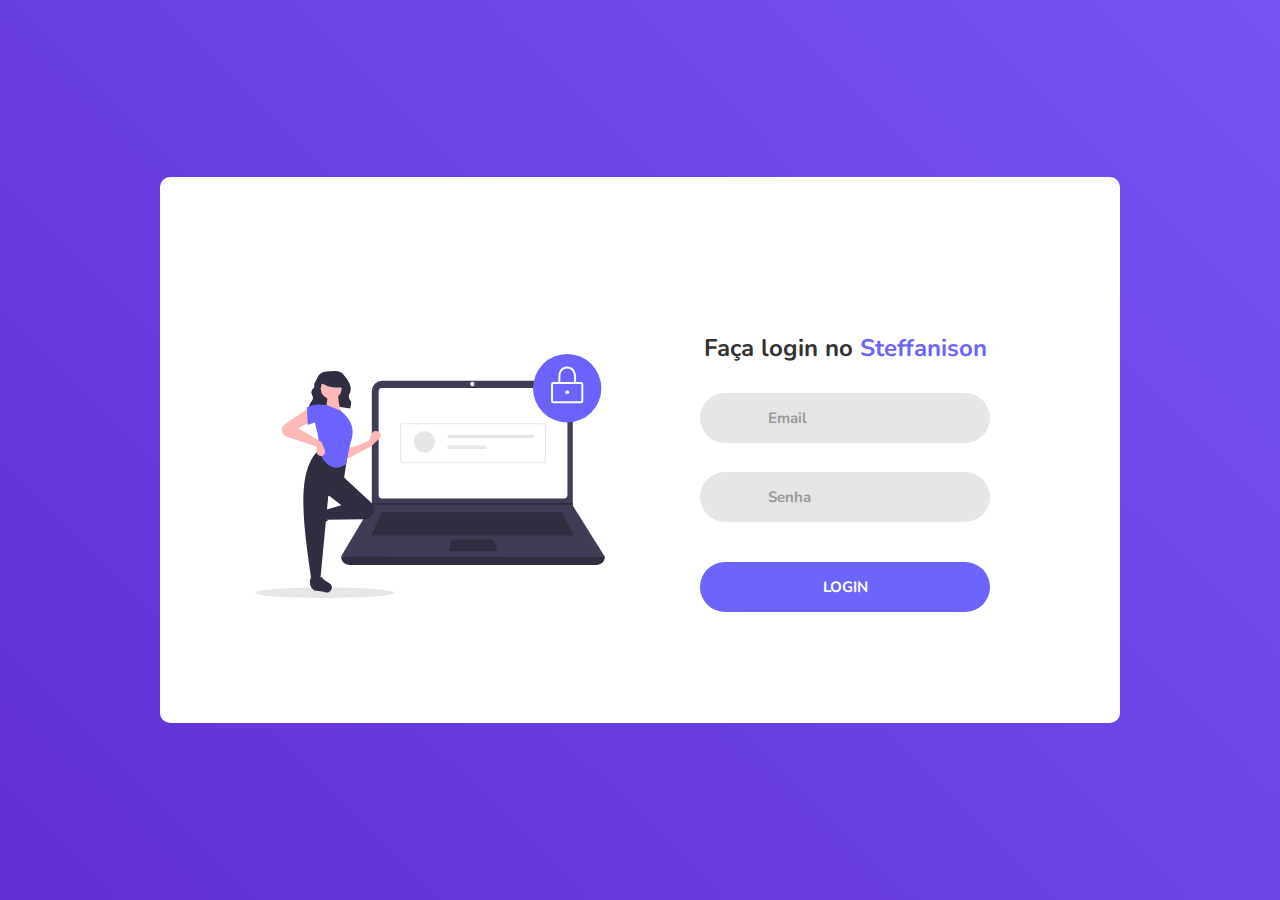
==== index.html @ 3959a195 "Add files via upload" ====
<!DOCTYPE html>
<html lang="pt-br">

<head>
	<title>Login - STEFFANISON</title>
	<link rel="icon" type="image/x-icon" href="img/ICONE-STEFFANISON.ico">
	<meta charset="UTF-8">
	<meta name="viewport" content="width=device-width, initial-scale=1">
	<link rel="stylesheet" type="text/css" href="bootstrap/css/bootstrap.min.css">
	<link rel="stylesheet" type="text/css" href="fonts2/font-awesome-4.7.0/css/font-awesome.min.css">
	<link rel="stylesheet" type="text/css" href="animate/animate.css">
	<link rel="stylesheet" type="text/css" href="css-hamburgers/hamburgers.min.css">
	<link rel="stylesheet" type="text/css" href="select2/select2.min.css">
	<link rel="stylesheet" type="text/css" href="css/util.css">
	<link rel="stylesheet" type="text/css" href="css/style-login.css">
	<link rel="stylesheet" href="https://cdnjs.cloudflare.com/ajax/libs/animate.css/4.0.0/animate.min.css" />
</head>

<body>

	<div class="limiter">
		<ul class="circles">
			<li></li>
			<li></li>
			<li></li>
			<li></li>
			<li></li>
			<li></li>
			<li></li>
			<li></li>
			<li></li>
			<li></li>

			<div class="container-login100">
				<div class="wrap-login100 animate__bounceIn">
					<div class=" login100-pic js-tilt">
						<img src="img/login.svg" alt="IMG">
					</div>

					<form class="login100-form validate-form" id="flip-box-front"
						action="./Dados pessoais/dadospessoais.html">
						<span class="login100-form-title">
							Faça login no <span style="color: #6D64FB;">Steffanison</span>
						</span>

						<div class="wrap-input100 validate-input" data-validate="É necessário um email: ex@abc.xyz">
							<input class="input100" type="text" name="email" placeholder="Email">
							<span class="focus-input100"></span>
							<span class="symbol-input100">
								<i class="fa fa-envelope" aria-hidden="true"></i>
							</span>
						</div>

						<div class="wrap-input100 validate-input" data-validate="É necessário uma senha.">
							<input class="input100" type="password" name="pass" placeholder="Senha">
							<span class="focus-input100"></span>
							<span class="symbol-input100">
								<i class="fa fa-lock" aria-hidden="true"></i>
							</span>
						</div>

						<div class="container-login100-form-btn">
							<button href="Dados pessoais/dadospessoais.html" class="login100-form-btn">
								Login
							</button>
						</div>
						<div class="text-center p-t-136" id="mover">
						</div>
					</form>
				</div>
			</div>
		</ul>
	</div>
	<script src="vendor/jquery/jquery-3.2.1.min.js"></script>
	<script src="vendor/bootstrap/js/popper.js"></script>
	<script src="vendor/bootstrap/js/bootstrap.min.js"></script>
	<script src="vendor/select2/select2.min.js"></script>
	<script src="vendor/tilt/tilt.jquery.min.js"></script>
	<script>
		$('.js-tilt').tilt({
			scale: 1.1
		})
	</script>
	<script src="js/main.js"></script>

</body>

</html>
---- css/util.css ----
/*[ FONT SIZE ]
///////////////////////////////////////////////////////////
*/
.fs-1 {font-size: 1px;}
.fs-2 {font-size: 2px;}
.fs-3 {font-size: 3px;}
.fs-4 {font-size: 4px;}
.fs-5 {font-size: 5px;}
.fs-6 {font-size: 6px;}
.fs-7 {font-size: 7px;}
.fs-8 {font-size: 8px;}
.fs-9 {font-size: 9px;}
.fs-10 {font-size: 10px;}
.fs-11 {font-size: 11px;}
.fs-12 {font-size: 12px;}
.fs-13 {font-size: 13px;}
.fs-14 {font-size: 14px;}
.fs-15 {font-size: 15px;}
.fs-16 {font-size: 16px;}
.fs-17 {font-size: 17px;}
.fs-18 {font-size: 18px;}
.fs-19 {font-size: 19px;}
.fs-20 {font-size: 20px;}
.fs-21 {font-size: 21px;}
.fs-22 {font-size: 22px;}
.fs-23 {font-size: 23px;}
.fs-24 {font-size: 24px;}
.fs-25 {font-size: 25px;}
.fs-26 {font-size: 26px;}
.fs-27 {font-size: 27px;}
.fs-28 {font-size: 28px;}
.fs-29 {font-size: 29px;}
.fs-30 {font-size: 30px;}
.fs-31 {font-size: 31px;}
.fs-32 {font-size: 32px;}
.fs-33 {font-size: 33px;}
.fs-34 {font-size: 34px;}
.fs-35 {font-size: 35px;}
.fs-36 {font-size: 36px;}
.fs-37 {font-size: 37px;}
.fs-38 {font-size: 38px;}
.fs-39 {font-size: 39px;}
.fs-40 {font-size: 40px;}
.fs-41 {font-size: 41px;}
.fs-42 {font-size: 42px;}
.fs-43 {font-size: 43px;}
.fs-44 {font-size: 44px;}
.fs-45 {font-size: 45px;}
.fs-46 {font-size: 46px;}
.fs-47 {font-size: 47px;}
.fs-48 {font-size: 48px;}
.fs-49 {font-size: 49px;}
.fs-50 {font-size: 50px;}
.fs-51 {font-size: 51px;}
.fs-52 {font-size: 52px;}
.fs-53 {font-size: 53px;}
.fs-54 {font-size: 54px;}
.fs-55 {font-size: 55px;}
.fs-56 {font-size: 56px;}
.fs-57 {font-size: 57px;}
.fs-58 {font-size: 58px;}
.fs-59 {font-size: 59px;}
.fs-60 {font-size: 60px;}
.fs-61 {font-size: 61px;}
.fs-62 {font-size: 62px;}
.fs-63 {font-size: 63px;}
.fs-64 {font-size: 64px;}
.fs-65 {font-size: 65px;}
.fs-66 {font-size: 66px;}
.fs-67 {font-size: 67px;}
.fs-68 {font-size: 68px;}
.fs-69 {font-size: 69px;}
.fs-70 {font-size: 70px;}
.fs-71 {font-size: 71px;}
.fs-72 {font-size: 72px;}
.fs-73 {font-size: 73px;}
.fs-74 {font-size: 74px;}
.fs-75 {font-size: 75px;}
.fs-76 {font-size: 76px;}
.fs-77 {font-size: 77px;}
.fs-78 {font-size: 78px;}
.fs-79 {font-size: 79px;}
.fs-80 {font-size: 80px;}
.fs-81 {font-size: 81px;}
.fs-82 {font-size: 82px;}
.fs-83 {font-size: 83px;}
.fs-84 {font-size: 84px;}
.fs-85 {font-size: 85px;}
.fs-86 {font-size: 86px;}
.fs-87 {font-size: 87px;}
.fs-88 {font-size: 88px;}
.fs-89 {font-size: 89px;}
.fs-90 {font-size: 90px;}
.fs-91 {font-size: 91px;}
.fs-92 {font-size: 92px;}
.fs-93 {font-size: 93px;}
.fs-94 {font-size: 94px;}
.fs-95 {font-size: 95px;}
.fs-96 {font-size: 96px;}
.fs-97 {font-size: 97px;}
.fs-98 {font-size: 98px;}
.fs-99 {font-size: 99px;}
.fs-100 {font-size: 100px;}
.fs-101 {font-size: 101px;}
.fs-102 {font-size: 102px;}
.fs-103 {font-size: 103px;}
.fs-104 {font-size: 104px;}
.fs-105 {font-size: 105px;}
.fs-106 {font-size: 106px;}
.fs-107 {font-size: 107px;}
.fs-108 {font-size: 108px;}
.fs-109 {font-size: 109px;}
.fs-110 {font-size: 110px;}
.fs-111 {font-size: 111px;}
.fs-112 {font-size: 112px;}
.fs-113 {font-size: 113px;}
.fs-114 {font-size: 114px;}
.fs-115 {font-size: 115px;}
.fs-116 {font-size: 116px;}
.fs-117 {font-size: 117px;}
.fs-118 {font-size: 118px;}
.fs-119 {font-size: 119px;}
.fs-120 {font-size: 120px;}
.fs-121 {font-size: 121px;}
.fs-122 {font-size: 122px;}
.fs-123 {font-size: 123px;}
.fs-124 {font-size: 124px;}
.fs-125 {font-size: 125px;}
.fs-126 {font-size: 126px;}
.fs-127 {font-size: 127px;}
.fs-128 {font-size: 128px;}
.fs-129 {font-size: 129px;}
.fs-130 {font-size: 130px;}
.fs-131 {font-size: 131px;}
.fs-132 {font-size: 132px;}
.fs-133 {font-size: 133px;}
.fs-134 {font-size: 134px;}
.fs-135 {font-size: 135px;}
.fs-136 {font-size: 136px;}
.fs-137 {font-size: 137px;}
.fs-138 {font-size: 138px;}
.fs-139 {font-size: 139px;}
.fs-140 {font-size: 140px;}
.fs-141 {font-size: 141px;}
.fs-142 {font-size: 142px;}
.fs-143 {font-size: 143px;}
.fs-144 {font-size: 144px;}
.fs-145 {font-size: 145px;}
.fs-146 {font-size: 146px;}
.fs-147 {font-size: 147px;}
.fs-148 {font-size: 148px;}
.fs-149 {font-size: 149px;}
.fs-150 {font-size: 150px;}
.fs-151 {font-size: 151px;}
.fs-152 {font-size: 152px;}
.fs-153 {font-size: 153px;}
.fs-154 {font-size: 154px;}
.fs-155 {font-size: 155px;}
.fs-156 {font-size: 156px;}
.fs-157 {font-size: 157px;}
.fs-158 {font-size: 158px;}
.fs-159 {font-size: 159px;}
.fs-160 {font-size: 160px;}
.fs-161 {font-size: 161px;}
.fs-162 {font-size: 162px;}
.fs-163 {font-size: 163px;}
.fs-164 {font-size: 164px;}
.fs-165 {font-size: 165px;}
.fs-166 {font-size: 166px;}
.fs-167 {font-size: 167px;}
.fs-168 {font-size: 168px;}
.fs-169 {font-size: 169px;}
.fs-170 {font-size: 170px;}
.fs-171 {font-size: 171px;}
.fs-172 {font-size: 172px;}
.fs-173 {font-size: 173px;}
.fs-174 {font-size: 174px;}
.fs-175 {font-size: 175px;}
.fs-176 {font-size: 176px;}
.fs-177 {font-size: 177px;}
.fs-178 {font-size: 178px;}
.fs-179 {font-size: 179px;}
.fs-180 {font-size: 180px;}
.fs-181 {font-size: 181px;}
.fs-182 {font-size: 182px;}
.fs-183 {font-size: 183px;}
.fs-184 {font-size: 184px;}
.fs-185 {font-size: 185px;}
.fs-186 {font-size: 186px;}
.fs-187 {font-size: 187px;}
.fs-188 {font-size: 188px;}
.fs-189 {font-size: 189px;}
.fs-190 {font-size: 190px;}
.fs-191 {font-size: 191px;}
.fs-192 {font-size: 192px;}
.fs-193 {font-size: 193px;}
.fs-194 {font-size: 194px;}
.fs-195 {font-size: 195px;}
.fs-196 {font-size: 196px;}
.fs-197 {font-size: 197px;}
.fs-198 {font-size: 198px;}
.fs-199 {font-size: 199px;}
.fs-200 {font-size: 200px;}

/*[ PADDING ]
///////////////////////////////////////////////////////////
*/
.p-t-0 {padding-top: 0px;}
.p-t-1 {padding-top: 1px;}
.p-t-2 {padding-top: 2px;}
.p-t-3 {padding-top: 3px;}
.p-t-4 {padding-top: 4px;}
.p-t-5 {padding-top: 5px;}
.p-t-6 {padding-top: 6px;}
.p-t-7 {padding-top: 7px;}
.p-t-8 {padding-top: 8px;}
.p-t-9 {padding-top: 9px;}
.p-t-10 {padding-top: 10px;}
.p-t-11 {padding-top: 11px;}
.p-t-12 {padding-top: 12px;}
.p-t-13 {padding-top: 13px;}
.p-t-14 {padding-top: 14px;}
.p-t-15 {padding-top: 15px;}
.p-t-16 {padding-top: 16px;}
.p-t-17 {padding-top: 17px;}
.p-t-18 {padding-top: 18px;}
.p-t-19 {padding-top: 19px;}
.p-t-20 {padding-top: 20px;}
.p-t-21 {padding-top: 21px;}
.p-t-22 {padding-top: 22px;}
.p-t-23 {padding-top: 23px;}
.p-t-24 {padding-top: 24px;}
.p-t-25 {padding-top: 25px;}
.p-t-26 {padding-top: 26px;}
.p-t-27 {padding-top: 27px;}
.p-t-28 {padding-top: 28px;}
.p-t-29 {padding-top: 29px;}
.p-t-30 {padding-top: 30px;}
.p-t-31 {padding-top: 31px;}
.p-t-32 {padding-top: 32px;}
.p-t-33 {padding-top: 33px;}
.p-t-34 {padding-top: 34px;}
.p-t-35 {padding-top: 35px;}
.p-t-36 {padding-top: 36px;}
.p-t-37 {padding-top: 37px;}
.p-t-38 {padding-top: 38px;}
.p-t-39 {padding-top: 39px;}
.p-t-40 {padding-top: 40px;}
.p-t-41 {padding-top: 41px;}
.p-t-42 {padding-top: 42px;}
.p-t-43 {padding-top: 43px;}
.p-t-44 {padding-top: 44px;}
.p-t-45 {padding-top: 45px;}
.p-t-46 {padding-top: 46px;}
.p-t-47 {padding-top: 47px;}
.p-t-48 {padding-top: 48px;}
.p-t-49 {padding-top: 49px;}
.p-t-50 {padding-top: 50px;}
.p-t-51 {padding-top: 51px;}
.p-t-52 {padding-top: 52px;}
.p-t-53 {padding-top: 53px;}
.p-t-54 {padding-top: 54px;}
.p-t-55 {padding-top: 55px;}
.p-t-56 {padding-top: 56px;}
.p-t-57 {padding-top: 57px;}
.p-t-58 {padding-top: 58px;}
.p-t-59 {padding-top: 59px;}
.p-t-60 {padding-top: 60px;}
.p-t-61 {padding-top: 61px;}
.p-t-62 {padding-top: 62px;}
.p-t-63 {padding-top: 63px;}
.p-t-64 {padding-top: 64px;}
.p-t-65 {padding-top: 65px;}
.p-t-66 {padding-top: 66px;}
.p-t-67 {padding-top: 67px;}
.p-t-68 {padding-top: 68px;}
.p-t-69 {padding-top: 69px;}
.p-t-70 {padding-top: 70px;}
.p-t-71 {padding-top: 71px;}
.p-t-72 {padding-top: 72px;}
.p-t-73 {padding-top: 73px;}
.p-t-74 {padding-top: 74px;}
.p-t-75 {padding-top: 75px;}
.p-t-76 {padding-top: 76px;}
.p-t-77 {padding-top: 77px;}
.p-t-78 {padding-top: 78px;}
.p-t-79 {padding-top: 79px;}
.p-t-80 {padding-top: 80px;}
.p-t-81 {padding-top: 81px;}
.p-t-82 {padding-top: 82px;}
.p-t-83 {padding-top: 83px;}
.p-t-84 {padding-top: 84px;}
.p-t-85 {padding-top: 85px;}
.p-t-86 {padding-top: 86px;}
.p-t-87 {padding-top: 87px;}
.p-t-88 {padding-top: 88px;}
.p-t-89 {padding-top: 89px;}
.p-t-90 {padding-top: 90px;}
.p-t-91 {padding-top: 91px;}
.p-t-92 {padding-top: 92px;}
.p-t-93 {padding-top: 93px;}
.p-t-94 {padding-top: 94px;}
.p-t-95 {padding-top: 95px;}
.p-t-96 {padding-top: 96px;}
.p-t-97 {padding-top: 97px;}
.p-t-98 {padding-top: 98px;}
.p-t-99 {padding-top: 99px;}
.p-t-100 {padding-top: 100px;}
.p-t-101 {padding-top: 101px;}
.p-t-102 {padding-top: 102px;}
.p-t-103 {padding-top: 103px;}
.p-t-104 {padding-top: 104px;}
.p-t-105 {padding-top: 105px;}
.p-t-106 {padding-top: 106px;}
.p-t-107 {padding-top: 107px;}
.p-t-108 {padding-top: 108px;}
.p-t-109 {padding-top: 109px;}
.p-t-110 {padding-top: 110px;}
.p-t-111 {padding-top: 111px;}
.p-t-112 {padding-top: 112px;}
.p-t-113 {padding-top: 113px;}
.p-t-114 {padding-top: 114px;}
.p-t-115 {padding-top: 115px;}
.p-t-116 {padding-top: 116px;}
.p-t-117 {padding-top: 117px;}
.p-t-118 {padding-top: 118px;}
.p-t-119 {padding-top: 119px;}
.p-t-120 {padding-top: 120px;}
.p-t-121 {padding-top: 121px;}
.p-t-122 {padding-top: 122px;}
.p-t-123 {padding-top: 123px;}
.p-t-124 {padding-top: 124px;}
.p-t-125 {padding-top: 125px;}
.p-t-126 {padding-top: 126px;}
.p-t-127 {padding-top: 127px;}
.p-t-128 {padding-top: 128px;}
.p-t-129 {padding-top: 129px;}
.p-t-130 {padding-top: 130px;}
.p-t-131 {padding-top: 131px;}
.p-t-132 {padding-top: 132px;}
.p-t-133 {padding-top: 133px;}
.p-t-134 {padding-top: 134px;}
.p-t-135 {padding-top: 135px;}
.p-t-136 {padding-top: 136px;}
.p-t-137 {padding-top: 137px;}
.p-t-138 {padding-top: 138px;}
.p-t-139 {padding-top: 139px;}
.p-t-140 {padding-top: 140px;}
.p-t-141 {padding-top: 141px;}
.p-t-142 {padding-top: 142px;}
.p-t-143 {padding-top: 143px;}
.p-t-144 {padding-top: 144px;}
.p-t-145 {padding-top: 145px;}
.p-t-146 {padding-top: 146px;}
.p-t-147 {padding-top: 147px;}
.p-t-148 {padding-top: 148px;}
.p-t-149 {padding-top: 149px;}
.p-t-150 {padding-top: 150px;}
.p-t-151 {padding-top: 151px;}
.p-t-152 {padding-top: 152px;}
.p-t-153 {padding-top: 153px;}
.p-t-154 {padding-top: 154px;}
.p-t-155 {padding-top: 155px;}
.p-t-156 {padding-top: 156px;}
.p-t-157 {padding-top: 157px;}
.p-t-158 {padding-top: 158px;}
.p-t-159 {padding-top: 159px;}
.p-t-160 {padding-top: 160px;}
.p-t-161 {padding-top: 161px;}
.p-t-162 {padding-top: 162px;}
.p-t-163 {padding-top: 163px;}
.p-t-164 {padding-top: 164px;}
.p-t-165 {padding-top: 165px;}
.p-t-166 {padding-top: 166px;}
.p-t-167 {padding-top: 167px;}
.p-t-168 {padding-top: 168px;}
.p-t-169 {padding-top: 169px;}
.p-t-170 {padding-top: 170px;}
.p-t-171 {padding-top: 171px;}
.p-t-172 {padding-top: 172px;}
.p-t-173 {padding-top: 173px;}
.p-t-174 {padding-top: 174px;}
.p-t-175 {padding-top: 175px;}
.p-t-176 {padding-top: 176px;}
.p-t-177 {padding-top: 177px;}
.p-t-178 {padding-top: 178px;}
.p-t-179 {padding-top: 179px;}
.p-t-180 {padding-top: 180px;}
.p-t-181 {padding-top: 181px;}
.p-t-182 {padding-top: 182px;}
.p-t-183 {padding-top: 183px;}
.p-t-184 {padding-top: 184px;}
.p-t-185 {padding-top: 185px;}
.p-t-186 {padding-top: 186px;}
.p-t-187 {padding-top: 187px;}
.p-t-188 {padding-top: 188px;}
.p-t-189 {padding-top: 189px;}
.p-t-190 {padding-top: 190px;}
.p-t-191 {padding-top: 191px;}
.p-t-192 {padding-top: 192px;}
.p-t-193 {padding-top: 193px;}
.p-t-194 {padding-top: 194px;}
.p-t-195 {padding-top: 195px;}
.p-t-196 {padding-top: 196px;}
.p-t-197 {padding-top: 197px;}
.p-t-198 {padding-top: 198px;}
.p-t-199 {padding-top: 199px;}
.p-t-200 {padding-top: 200px;}
.p-t-201 {padding-top: 201px;}
.p-t-202 {padding-top: 202px;}
.p-t-203 {padding-top: 203px;}
.p-t-204 {padding-top: 204px;}
.p-t-205 {padding-top: 205px;}
.p-t-206 {padding-top: 206px;}
.p-t-207 {padding-top: 207px;}
.p-t-208 {padding-top: 208px;}
.p-t-209 {padding-top: 209px;}
.p-t-210 {padding-top: 210px;}
.p-t-211 {padding-top: 211px;}
.p-t-212 {padding-top: 212px;}
.p-t-213 {padding-top: 213px;}
.p-t-214 {padding-top: 214px;}
.p-t-215 {padding-top: 215px;}
.p-t-216 {padding-top: 216px;}
.p-t-217 {padding-top: 217px;}
.p-t-218 {padding-top: 218px;}
.p-t-219 {padding-top: 219px;}
.p-t-220 {padding-top: 220px;}
.p-t-221 {padding-top: 221px;}
.p-t-222 {padding-top: 222px;}
.p-t-223 {padding-top: 223px;}
.p-t-224 {padding-top: 224px;}
.p-t-225 {padding-top: 225px;}
.p-t-226 {padding-top: 226px;}
.p-t-227 {padding-top: 227px;}
.p-t-228 {padding-top: 228px;}
.p-t-229 {padding-top: 229px;}
.p-t-230 {padding-top: 230px;}
.p-t-231 {padding-top: 231px;}
.p-t-232 {padding-top: 232px;}
.p-t-233 {padding-top: 233px;}
.p-t-234 {padding-top: 234px;}
.p-t-235 {padding-top: 235px;}
.p-t-236 {padding-top: 236px;}
.p-t-237 {padding-top: 237px;}
.p-t-238 {padding-top: 238px;}
.p-t-239 {padding-top: 239px;}
.p-t-240 {padding-top: 240px;}
.p-t-241 {padding-top: 241px;}
.p-t-242 {padding-top: 242px;}
.p-t-243 {padding-top: 243px;}
.p-t-244 {padding-top: 244px;}
.p-t-245 {padding-top: 245px;}
.p-t-246 {padding-top: 246px;}
.p-t-247 {padding-top: 247px;}
.p-t-248 {padding-top: 248px;}
.p-t-249 {padding-top: 249px;}
.p-t-250 {padding-top: 250px;}
.p-b-0 {padding-bottom: 0px;}
.p-b-1 {padding-bottom: 1px;}
.p-b-2 {padding-bottom: 2px;}
.p-b-3 {padding-bottom: 3px;}
.p-b-4 {padding-bottom: 4px;}
.p-b-5 {padding-bottom: 5px;}
.p-b-6 {padding-bottom: 6px;}
.p-b-7 {padding-bottom: 7px;}
.p-b-8 {padding-bottom: 8px;}
.p-b-9 {padding-bottom: 9px;}
.p-b-10 {padding-bottom: 10px;}
.p-b-11 {padding-bottom: 11px;}
.p-b-12 {padding-bottom: 12px;}
.p-b-13 {padding-bottom: 13px;}
.p-b-14 {padding-bottom: 14px;}
.p-b-15 {padding-bottom: 15px;}
.p-b-16 {padding-bottom: 16px;}
.p-b-17 {padding-bottom: 17px;}
.p-b-18 {padding-bottom: 18px;}
.p-b-19 {padding-bottom: 19px;}
.p-b-20 {padding-bottom: 20px;}
.p-b-21 {padding-bottom: 21px;}
.p-b-22 {padding-bottom: 22px;}
.p-b-23 {padding-bottom: 23px;}
.p-b-24 {padding-bottom: 24px;}
.p-b-25 {padding-bottom: 25px;}
.p-b-26 {padding-bottom: 26px;}
.p-b-27 {padding-bottom: 27px;}
.p-b-28 {padding-bottom: 28px;}
.p-b-29 {padding-bottom: 29px;}
.p-b-30 {padding-bottom: 30px;}
.p-b-31 {padding-bottom: 31px;}
.p-b-32 {padding-bottom: 32px;}
.p-b-33 {padding-bottom: 33px;}
.p-b-34 {padding-bottom: 34px;}
.p-b-35 {padding-bottom: 35px;}
.p-b-36 {padding-bottom: 36px;}
.p-b-37 {padding-bottom: 37px;}
.p-b-38 {padding-bottom: 38px;}
.p-b-39 {padding-bottom: 39px;}
.p-b-40 {padding-bottom: 40px;}
.p-b-41 {padding-bottom: 41px;}
.p-b-42 {padding-bottom: 42px;}
.p-b-43 {padding-bottom: 43px;}
.p-b-44 {padding-bottom: 44px;}
.p-b-45 {padding-bottom: 45px;}
.p-b-46 {padding-bottom: 46px;}
.p-b-47 {padding-bottom: 47px;}
.p-b-48 {padding-bottom: 48px;}
.p-b-49 {padding-bottom: 49px;}
.p-b-50 {padding-bottom: 50px;}
.p-b-51 {padding-bottom: 51px;}
.p-b-52 {padding-bottom: 52px;}
.p-b-53 {padding-bottom: 53px;}
.p-b-54 {padding-bottom: 54px;}
.p-b-55 {padding-bottom: 55px;}
.p-b-56 {padding-bottom: 56px;}
.p-b-57 {padding-bottom: 57px;}
.p-b-58 {padding-bottom: 58px;}
.p-b-59 {padding-bottom: 59px;}
.p-b-60 {padding-bottom: 60px;}
.p-b-61 {padding-bottom: 61px;}
.p-b-62 {padding-bottom: 62px;}
.p-b-63 {padding-bottom: 63px;}
.p-b-64 {padding-bottom: 64px;}
.p-b-65 {padding-bottom: 65px;}
.p-b-66 {padding-bottom: 66px;}
.p-b-67 {padding-bottom: 67px;}
.p-b-68 {padding-bottom: 68px;}
.p-b-69 {padding-bottom: 69px;}
.p-b-70 {padding-bottom: 70px;}
.p-b-71 {padding-bottom: 71px;}
.p-b-72 {padding-bottom: 72px;}
.p-b-73 {padding-bottom: 73px;}
.p-b-74 {padding-bottom: 74px;}
.p-b-75 {padding-bottom: 75px;}
.p-b-76 {padding-bottom: 76px;}
.p-b-77 {padding-bottom: 77px;}
.p-b-78 {padding-bottom: 78px;}
.p-b-79 {padding-bottom: 79px;}
.p-b-80 {padding-bottom: 80px;}
.p-b-81 {padding-bottom: 81px;}
.p-b-82 {padding-bottom: 82px;}
.p-b-83 {padding-bottom: 83px;}
.p-b-84 {padding-bottom: 84px;}
.p-b-85 {padding-bottom: 85px;}
.p-b-86 {padding-bottom: 86px;}
.p-b-87 {padding-bottom: 87px;}
.p-b-88 {padding-bottom: 88px;}
.p-b-89 {padding-bottom: 89px;}
.p-b-90 {padding-bottom: 90px;}
.p-b-91 {padding-bottom: 91px;}
.p-b-92 {padding-bottom: 92px;}
.p-b-93 {padding-bottom: 93px;}
.p-b-94 {padding-bottom: 94px;}
.p-b-95 {padding-bottom: 95px;}
.p-b-96 {padding-bottom: 96px;}
.p-b-97 {padding-bottom: 97px;}
.p-b-98 {padding-bottom: 98px;}
.p-b-99 {padding-bottom: 99px;}
.p-b-100 {padding-bottom: 100px;}
.p-b-101 {padding-bottom: 101px;}
.p-b-102 {padding-bottom: 102px;}
.p-b-103 {padding-bottom: 103px;}
.p-b-104 {padding-bottom: 104px;}
.p-b-105 {padding-bottom: 105px;}
.p-b-106 {padding-bottom: 106px;}
.p-b-107 {padding-bottom: 107px;}
.p-b-108 {padding-bottom: 108px;}
.p-b-109 {padding-bottom: 109px;}
.p-b-110 {padding-bottom: 110px;}
.p-b-111 {padding-bottom: 111px;}
.p-b-112 {padding-bottom: 112px;}
.p-b-113 {padding-bottom: 113px;}
.p-b-114 {padding-bottom: 114px;}
.p-b-115 {padding-bottom: 115px;}
.p-b-116 {padding-bottom: 116px;}
.p-b-117 {padding-bottom: 117px;}
.p-b-118 {padding-bottom: 118px;}
.p-b-119 {padding-bottom: 119px;}
.p-b-120 {padding-bottom: 120px;}
.p-b-121 {padding-bottom: 121px;}
.p-b-122 {padding-bottom: 122px;}
.p-b-123 {padding-bottom: 123px;}
.p-b-124 {padding-bottom: 124px;}
.p-b-125 {padding-bottom: 125px;}
.p-b-126 {padding-bottom: 126px;}
.p-b-127 {padding-bottom: 127px;}
.p-b-128 {padding-bottom: 128px;}
.p-b-129 {padding-bottom: 129px;}
.p-b-130 {padding-bottom: 130px;}
.p-b-131 {padding-bottom: 131px;}
.p-b-132 {padding-bottom: 132px;}
.p-b-133 {padding-bottom: 133px;}
.p-b-134 {padding-bottom: 134px;}
.p-b-135 {padding-bottom: 135px;}
.p-b-136 {padding-bottom: 136px;}
.p-b-137 {padding-bottom: 137px;}
.p-b-138 {padding-bottom: 138px;}
.p-b-139 {padding-bottom: 139px;}
.p-b-140 {padding-bottom: 140px;}
.p-b-141 {padding-bottom: 141px;}
.p-b-142 {padding-bottom: 142px;}
.p-b-143 {padding-bottom: 143px;}
.p-b-144 {padding-bottom: 144px;}
.p-b-145 {padding-bottom: 145px;}
.p-b-146 {padding-bottom: 146px;}
.p-b-147 {padding-bottom: 147px;}
.p-b-148 {padding-bottom: 148px;}
.p-b-149 {padding-bottom: 149px;}
.p-b-150 {padding-bottom: 150px;}
.p-b-151 {padding-bottom: 151px;}
.p-b-152 {padding-bottom: 152px;}
.p-b-153 {padding-bottom: 153px;}
.p-b-154 {padding-bottom: 154px;}
.p-b-155 {padding-bottom: 155px;}
.p-b-156 {padding-bottom: 156px;}
.p-b-157 {padding-bottom: 157px;}
.p-b-158 {padding-bottom: 158px;}
.p-b-159 {padding-bottom: 159px;}
.p-b-160 {padding-bottom: 160px;}
.p-b-161 {padding-bottom: 161px;}
.p-b-162 {padding-bottom: 162px;}
.p-b-163 {padding-bottom: 163px;}
.p-b-164 {padding-bottom: 164px;}
.p-b-165 {padding-bottom: 165px;}
.p-b-166 {padding-bottom: 166px;}
.p-b-167 {padding-bottom: 167px;}
.p-b-168 {padding-bottom: 168px;}
.p-b-169 {padding-bottom: 169px;}
.p-b-170 {padding-bottom: 170px;}
.p-b-171 {padding-bottom: 171px;}
.p-b-172 {padding-bottom: 172px;}
.p-b-173 {padding-bottom: 173px;}
.p-b-174 {padding-bottom: 174px;}
.p-b-175 {padding-bottom: 175px;}
.p-b-176 {padding-bottom: 176px;}
.p-b-177 {padding-bottom: 177px;}
.p-b-178 {padding-bottom: 178px;}
.p-b-179 {padding-bottom: 179px;}
.p-b-180 {padding-bottom: 180px;}
.p-b-181 {padding-bottom: 181px;}
.p-b-182 {padding-bottom: 182px;}
.p-b-183 {padding-bottom: 183px;}
.p-b-184 {padding-bottom: 184px;}
.p-b-185 {padding-bottom: 185px;}
.p-b-186 {padding-bottom: 186px;}
.p-b-187 {padding-bottom: 187px;}
.p-b-188 {padding-bottom: 188px;}
.p-b-189 {padding-bottom: 189px;}
.p-b-190 {padding-bottom: 190px;}
.p-b-191 {padding-bottom: 191px;}
.p-b-192 {padding-bottom: 192px;}
.p-b-193 {padding-bottom: 193px;}
.p-b-194 {padding-bottom: 194px;}
.p-b-195 {padding-bottom: 195px;}
.p-b-196 {padding-bottom: 196px;}
.p-b-197 {padding-bottom: 197px;}
.p-b-198 {padding-bottom: 198px;}
.p-b-199 {padding-bottom: 199px;}
.p-b-200 {padding-bottom: 200px;}
.p-b-201 {padding-bottom: 201px;}
.p-b-202 {padding-bottom: 202px;}
.p-b-203 {padding-bottom: 203px;}
.p-b-204 {padding-bottom: 204px;}
.p-b-205 {padding-bottom: 205px;}
.p-b-206 {padding-bottom: 206px;}
.p-b-207 {padding-bottom: 207px;}
.p-b-208 {padding-bottom: 208px;}
.p-b-209 {padding-bottom: 209px;}
.p-b-210 {padding-bottom: 210px;}
.p-b-211 {padding-bottom: 211px;}
.p-b-212 {padding-bottom: 212px;}
.p-b-213 {padding-bottom: 213px;}
.p-b-214 {padding-bottom: 214px;}
.p-b-215 {padding-bottom: 215px;}
.p-b-216 {padding-bottom: 216px;}
.p-b-217 {padding-bottom: 217px;}
.p-b-218 {padding-bottom: 218px;}
.p-b-219 {padding-bottom: 219px;}
.p-b-220 {padding-bottom: 220px;}
.p-b-221 {padding-bottom: 221px;}
.p-b-222 {padding-bottom: 222px;}
.p-b-223 {padding-bottom: 223px;}
.p-b-224 {padding-bottom: 224px;}
.p-b-225 {padding-bottom: 225px;}
.p-b-226 {padding-bottom: 226px;}
.p-b-227 {padding-bottom: 227px;}
.p-b-228 {padding-bottom: 228px;}
.p-b-229 {padding-bottom: 229px;}
.p-b-230 {padding-bottom: 230px;}
.p-b-231 {padding-bottom: 231px;}
.p-b-232 {padding-bottom: 232px;}
.p-b-233 {padding-bottom: 233px;}
.p-b-234 {padding-bottom: 234px;}
.p-b-235 {padding-bottom: 235px;}
.p-b-236 {padding-bottom: 236px;}
.p-b-237 {padding-bottom: 237px;}
.p-b-238 {padding-bottom: 238px;}
.p-b-239 {padding-bottom: 239px;}
.p-b-240 {padding-bottom: 240px;}
.p-b-241 {padding-bottom: 241px;}
.p-b-242 {padding-bottom: 242px;}
.p-b-243 {padding-bottom: 243px;}
.p-b-244 {padding-bottom: 244px;}
.p-b-245 {padding-bottom: 245px;}
.p-b-246 {padding-bottom: 246px;}
.p-b-247 {padding-bottom: 247px;}
.p-b-248 {padding-bottom: 248px;}
.p-b-249 {padding-bottom: 249px;}
.p-b-250 {padding-bottom: 250px;}
.p-l-0 {padding-left: 0px;}
.p-l-1 {padding-left: 1px;}
.p-l-2 {padding-left: 2px;}
.p-l-3 {padding-left: 3px;}
.p-l-4 {padding-left: 4px;}
.p-l-5 {padding-left: 5px;}
.p-l-6 {padding-left: 6px;}
.p-l-7 {padding-left: 7px;}
.p-l-8 {padding-left: 8px;}
.p-l-9 {padding-left: 9px;}
.p-l-10 {padding-left: 10px;}
.p-l-11 {padding-left: 11px;}
.p-l-12 {padding-left: 12px;}
.p-l-13 {padding-left: 13px;}
.p-l-14 {padding-left: 14px;}
.p-l-15 {padding-left: 15px;}
.p-l-16 {padding-left: 16px;}
.p-l-17 {padding-left: 17px;}
.p-l-18 {padding-left: 18px;}
.p-l-19 {padding-left: 19px;}
.p-l-20 {padding-left: 20px;}
.p-l-21 {padding-left: 21px;}
.p-l-22 {padding-left: 22px;}
.p-l-23 {padding-left: 23px;}
.p-l-24 {padding-left: 24px;}
.p-l-25 {padding-left: 25px;}
.p-l-26 {padding-left: 26px;}
.p-l-27 {padding-left: 27px;}
.p-l-28 {padding-left: 28px;}
.p-l-29 {padding-left: 29px;}
.p-l-30 {padding-left: 30px;}
.p-l-31 {padding-left: 31px;}
.p-l-32 {padding-left: 32px;}
.p-l-33 {padding-left: 33px;}
.p-l-34 {padding-left: 34px;}
.p-l-35 {padding-left: 35px;}
.p-l-36 {padding-left: 36px;}
.p-l-37 {padding-left: 37px;}
.p-l-38 {padding-left: 38px;}
.p-l-39 {padding-left: 39px;}
.p-l-40 {padding-left: 40px;}
.p-l-41 {padding-left: 41px;}
.p-l-42 {padding-left: 42px;}
.p-l-43 {padding-left: 43px;}
.p-l-44 {padding-left: 44px;}
.p-l-45 {padding-left: 45px;}
.p-l-46 {padding-left: 46px;}
.p-l-47 {padding-left: 47px;}
.p-l-48 {padding-left: 48px;}
.p-l-49 {padding-left: 49px;}
.p-l-50 {padding-left: 50px;}
.p-l-51 {padding-left: 51px;}
.p-l-52 {padding-left: 52px;}
.p-l-53 {padding-left: 53px;}
.p-l-54 {padding-left: 54px;}
.p-l-55 {padding-left: 55px;}
.p-l-56 {padding-left: 56px;}
.p-l-57 {padding-left: 57px;}
.p-l-58 {padding-left: 58px;}
.p-l-59 {padding-left: 59px;}
.p-l-60 {padding-left: 60px;}
.p-l-61 {padding-left: 61px;}
.p-l-62 {padding-left: 62px;}
.p-l-63 {padding-left: 63px;}
.p-l-64 {padding-left: 64px;}
.p-l-65 {padding-left: 65px;}
.p-l-66 {padding-left: 66px;}
.p-l-67 {padding-left: 67px;}
.p-l-68 {padding-left: 68px;}
.p-l-69 {padding-left: 69px;}
.p-l-70 {padding-left: 70px;}
.p-l-71 {padding-left: 71px;}
.p-l-72 {padding-left: 72px;}
.p-l-73 {padding-left: 73px;}
.p-l-74 {padding-left: 74px;}
.p-l-75 {padding-left: 75px;}
.p-l-76 {padding-left: 76px;}
.p-l-77 {padding-left: 77px;}
.p-l-78 {padding-left: 78px;}
.p-l-79 {padding-left: 79px;}
.p-l-80 {padding-left: 80px;}
.p-l-81 {padding-left: 81px;}
.p-l-82 {padding-left: 82px;}
.p-l-83 {padding-left: 83px;}
.p-l-84 {padding-left: 84px;}
.p-l-85 {padding-left: 85px;}
.p-l-86 {padding-left: 86px;}
.p-l-87 {padding-left: 87px;}
.p-l-88 {padding-left: 88px;}
.p-l-89 {padding-left: 89px;}
.p-l-90 {padding-left: 90px;}
.p-l-91 {padding-left: 91px;}
.p-l-92 {padding-left: 92px;}
.p-l-93 {padding-left: 93px;}
.p-l-94 {padding-left: 94px;}
.p-l-95 {padding-left: 95px;}
.p-l-96 {padding-left: 96px;}
.p-l-97 {padding-left: 97px;}
.p-l-98 {padding-left: 98px;}
.p-l-99 {padding-left: 99px;}
.p-l-100 {padding-left: 100px;}
.p-l-101 {padding-left: 101px;}
.p-l-102 {padding-left: 102px;}
.p-l-103 {padding-left: 103px;}
.p-l-104 {padding-left: 104px;}
.p-l-105 {padding-left: 105px;}
.p-l-106 {padding-left: 106px;}
.p-l-107 {padding-left: 107px;}
.p-l-108 {padding-left: 108px;}
.p-l-109 {padding-left: 109px;}
.p-l-110 {padding-left: 110px;}
.p-l-111 {padding-left: 111px;}
.p-l-112 {padding-left: 112px;}
.p-l-113 {padding-left: 113px;}
.p-l-114 {padding-left: 114px;}
.p-l-115 {padding-left: 115px;}
.p-l-116 {padding-left: 116px;}
.p-l-117 {padding-left: 117px;}
.p-l-118 {padding-left: 118px;}
.p-l-119 {padding-left: 119px;}
.p-l-120 {padding-left: 120px;}
.p-l-121 {padding-left: 121px;}
.p-l-122 {padding-left: 122px;}
.p-l-123 {padding-left: 123px;}
.p-l-124 {padding-left: 124px;}
.p-l-125 {padding-left: 125px;}
.p-l-126 {padding-left: 126px;}
.p-l-127 {padding-left: 127px;}
.p-l-128 {padding-left: 128px;}
.p-l-129 {padding-left: 129px;}
.p-l-130 {padding-left: 130px;}
.p-l-131 {padding-left: 131px;}
.p-l-132 {padding-left: 132px;}
.p-l-133 {padding-left: 133px;}
.p-l-134 {padding-left: 134px;}
.p-l-135 {padding-left: 135px;}
.p-l-136 {padding-left: 136px;}
.p-l-137 {padding-left: 137px;}
.p-l-138 {padding-left: 138px;}
.p-l-139 {padding-left: 139px;}
.p-l-140 {padding-left: 140px;}
.p-l-141 {padding-left: 141px;}
.p-l-142 {padding-left: 142px;}
.p-l-143 {padding-left: 143px;}
.p-l-144 {padding-left: 144px;}
.p-l-145 {padding-left: 145px;}
.p-l-146 {padding-left: 146px;}
.p-l-147 {padding-left: 147px;}
.p-l-148 {padding-left: 148px;}
.p-l-149 {padding-left: 149px;}
.p-l-150 {padding-left: 150px;}
.p-l-151 {padding-left: 151px;}
.p-l-152 {padding-left: 152px;}
.p-l-153 {padding-left: 153px;}
.p-l-154 {padding-left: 154px;}
.p-l-155 {padding-left: 155px;}
.p-l-156 {padding-left: 156px;}
.p-l-157 {padding-left: 157px;}
.p-l-158 {padding-left: 158px;}
.p-l-159 {padding-left: 159px;}
.p-l-160 {padding-left: 160px;}
.p-l-161 {padding-left: 161px;}
.p-l-162 {padding-left: 162px;}
.p-l-163 {padding-left: 163px;}
.p-l-164 {padding-left: 164px;}
.p-l-165 {padding-left: 165px;}
.p-l-166 {padding-left: 166px;}
.p-l-167 {padding-left: 167px;}
.p-l-168 {padding-left: 168px;}
.p-l-169 {padding-left: 169px;}
.p-l-170 {padding-left: 170px;}
.p-l-171 {padding-left: 171px;}
.p-l-172 {padding-left: 172px;}
.p-l-173 {padding-left: 173px;}
.p-l-174 {padding-left: 174px;}
.p-l-175 {padding-left: 175px;}
.p-l-176 {padding-left: 176px;}
.p-l-177 {padding-left: 177px;}
.p-l-178 {padding-left: 178px;}
.p-l-179 {padding-left: 179px;}
.p-l-180 {padding-left: 180px;}
.p-l-181 {padding-left: 181px;}
.p-l-182 {padding-left: 182px;}
.p-l-183 {padding-left: 183px;}
.p-l-184 {padding-left: 184px;}
.p-l-185 {padding-left: 185px;}
.p-l-186 {padding-left: 186px;}
.p-l-187 {padding-left: 187px;}
.p-l-188 {padding-left: 188px;}
.p-l-189 {padding-left: 189px;}
.p-l-190 {padding-left: 190px;}
.p-l-191 {padding-left: 191px;}
.p-l-192 {padding-left: 192px;}
.p-l-193 {padding-left: 193px;}
.p-l-194 {padding-left: 194px;}
.p-l-195 {padding-left: 195px;}
.p-l-196 {padding-left: 196px;}
.p-l-197 {padding-left: 197px;}
.p-l-198 {padding-left: 198px;}
.p-l-199 {padding-left: 199px;}
.p-l-200 {padding-left: 200px;}
.p-l-201 {padding-left: 201px;}
.p-l-202 {padding-left: 202px;}
.p-l-203 {padding-left: 203px;}
.p-l-204 {padding-left: 204px;}
.p-l-205 {padding-left: 205px;}
.p-l-206 {padding-left: 206px;}
.p-l-207 {padding-left: 207px;}
.p-l-208 {padding-left: 208px;}
.p-l-209 {padding-left: 209px;}
.p-l-210 {padding-left: 210px;}
.p-l-211 {padding-left: 211px;}
.p-l-212 {padding-left: 212px;}
.p-l-213 {padding-left: 213px;}
.p-l-214 {padding-left: 214px;}
.p-l-215 {padding-left: 215px;}
.p-l-216 {padding-left: 216px;}
.p-l-217 {padding-left: 217px;}
.p-l-218 {padding-left: 218px;}
.p-l-219 {padding-left: 219px;}
.p-l-220 {padding-left: 220px;}
.p-l-221 {padding-left: 221px;}
.p-l-222 {padding-left: 222px;}
.p-l-223 {padding-left: 223px;}
.p-l-224 {padding-left: 224px;}
.p-l-225 {padding-left: 225px;}
.p-l-226 {padding-left: 226px;}
.p-l-227 {padding-left: 227px;}
.p-l-228 {padding-left: 228px;}
.p-l-229 {padding-left: 229px;}
.p-l-230 {padding-left: 230px;}
.p-l-231 {padding-left: 231px;}
.p-l-232 {padding-left: 232px;}
.p-l-233 {padding-left: 233px;}
.p-l-234 {padding-left: 234px;}
.p-l-235 {padding-left: 235px;}
.p-l-236 {padding-left: 236px;}
.p-l-237 {padding-left: 237px;}
.p-l-238 {padding-left: 238px;}
.p-l-239 {padding-left: 239px;}
.p-l-240 {padding-left: 240px;}
.p-l-241 {padding-left: 241px;}
.p-l-242 {padding-left: 242px;}
.p-l-243 {padding-left: 243px;}
.p-l-244 {padding-left: 244px;}
.p-l-245 {padding-left: 245px;}
.p-l-246 {padding-left: 246px;}
.p-l-247 {padding-left: 247px;}
.p-l-248 {padding-left: 248px;}
.p-l-249 {padding-left: 249px;}
.p-l-250 {padding-left: 250px;}
.p-r-0 {padding-right: 0px;}
.p-r-1 {padding-right: 1px;}
.p-r-2 {padding-right: 2px;}
.p-r-3 {padding-right: 3px;}
.p-r-4 {padding-right: 4px;}
.p-r-5 {padding-right: 5px;}
.p-r-6 {padding-right: 6px;}
.p-r-7 {padding-right: 7px;}
.p-r-8 {padding-right: 8px;}
.p-r-9 {padding-right: 9px;}
.p-r-10 {padding-right: 10px;}
.p-r-11 {padding-right: 11px;}
.p-r-12 {padding-right: 12px;}
.p-r-13 {padding-right: 13px;}
.p-r-14 {padding-right: 14px;}
.p-r-15 {padding-right: 15px;}
.p-r-16 {padding-right: 16px;}
.p-r-17 {padding-right: 17px;}
.p-r-18 {padding-right: 18px;}
.p-r-19 {padding-right: 19px;}
.p-r-20 {padding-right: 20px;}
.p-r-21 {padding-right: 21px;}
.p-r-22 {padding-right: 22px;}
.p-r-23 {padding-right: 23px;}
.p-r-24 {padding-right: 24px;}
.p-r-25 {padding-right: 25px;}
.p-r-26 {padding-right: 26px;}
.p-r-27 {padding-right: 27px;}
.p-r-28 {padding-right: 28px;}
.p-r-29 {padding-right: 29px;}
.p-r-30 {padding-right: 30px;}
.p-r-31 {padding-right: 31px;}
.p-r-32 {padding-right: 32px;}
.p-r-33 {padding-right: 33px;}
.p-r-34 {padding-right: 34px;}
.p-r-35 {padding-right: 35px;}
.p-r-36 {padding-right: 36px;}
.p-r-37 {padding-right: 37px;}
.p-r-38 {padding-right: 38px;}
.p-r-39 {padding-right: 39px;}
.p-r-40 {padding-right: 40px;}
.p-r-41 {padding-right: 41px;}
.p-r-42 {padding-right: 42px;}
.p-r-43 {padding-right: 43px;}
.p-r-44 {padding-right: 44px;}
.p-r-45 {padding-right: 45px;}
.p-r-46 {padding-right: 46px;}
.p-r-47 {padding-right: 47px;}
.p-r-48 {padding-right: 48px;}
.p-r-49 {padding-right: 49px;}
.p-r-50 {padding-right: 50px;}
.p-r-51 {padding-right: 51px;}
.p-r-52 {padding-right: 52px;}
.p-r-53 {padding-right: 53px;}
.p-r-54 {padding-right: 54px;}
.p-r-55 {padding-right: 55px;}
.p-r-56 {padding-right: 56px;}
.p-r-57 {padding-right: 57px;}
.p-r-58 {padding-right: 58px;}
.p-r-59 {padding-right: 59px;}
.p-r-60 {padding-right: 60px;}
.p-r-61 {padding-right: 61px;}
.p-r-62 {padding-right: 62px;}
.p-r-63 {padding-right: 63px;}
.p-r-64 {padding-right: 64px;}
.p-r-65 {padding-right: 65px;}
.p-r-66 {padding-right: 66px;}
.p-r-67 {padding-right: 67px;}
.p-r-68 {padding-right: 68px;}
.p-r-69 {padding-right: 69px;}
.p-r-70 {padding-right: 70px;}
.p-r-71 {padding-right: 71px;}
.p-r-72 {padding-right: 72px;}
.p-r-73 {padding-right: 73px;}
.p-r-74 {padding-right: 74px;}
.p-r-75 {padding-right: 75px;}
.p-r-76 {padding-right: 76px;}
.p-r-77 {padding-right: 77px;}
.p-r-78 {padding-right: 78px;}
.p-r-79 {padding-right: 79px;}
.p-r-80 {padding-right: 80px;}
.p-r-81 {padding-right: 81px;}
.p-r-82 {padding-right: 82px;}
.p-r-83 {padding-right: 83px;}
.p-r-84 {padding-right: 84px;}
.p-r-85 {padding-right: 85px;}
.p-r-86 {padding-right: 86px;}
.p-r-87 {padding-right: 87px;}
.p-r-88 {padding-right: 88px;}
.p-r-89 {padding-right: 89px;}
.p-r-90 {padding-right: 90px;}
.p-r-91 {padding-right: 91px;}
.p-r-92 {padding-right: 92px;}
.p-r-93 {padding-right: 93px;}
.p-r-94 {padding-right: 94px;}
.p-r-95 {padding-right: 95px;}
.p-r-96 {padding-right: 96px;}
.p-r-97 {padding-right: 97px;}
.p-r-98 {padding-right: 98px;}
.p-r-99 {padding-right: 99px;}
.p-r-100 {padding-right: 100px;}
.p-r-101 {padding-right: 101px;}
.p-r-102 {padding-right: 102px;}
.p-r-103 {padding-right: 103px;}
.p-r-104 {padding-right: 104px;}
.p-r-105 {padding-right: 105px;}
.p-r-106 {padding-right: 106px;}
.p-r-107 {padding-right: 107px;}
.p-r-108 {padding-right: 108px;}
.p-r-109 {padding-right: 109px;}
.p-r-110 {padding-right: 110px;}
.p-r-111 {padding-right: 111px;}
.p-r-112 {padding-right: 112px;}
.p-r-113 {padding-right: 113px;}
.p-r-114 {padding-right: 114px;}
.p-r-115 {padding-right: 115px;}
.p-r-116 {padding-right: 116px;}
.p-r-117 {padding-right: 117px;}
.p-r-118 {padding-right: 118px;}
.p-r-119 {padding-right: 119px;}
.p-r-120 {padding-right: 120px;}
.p-r-121 {padding-right: 121px;}
.p-r-122 {padding-right: 122px;}
.p-r-123 {padding-right: 123px;}
.p-r-124 {padding-right: 124px;}
.p-r-125 {padding-right: 125px;}
.p-r-126 {padding-right: 126px;}
.p-r-127 {padding-right: 127px;}
.p-r-128 {padding-right: 128px;}
.p-r-129 {padding-right: 129px;}
.p-r-130 {padding-right: 130px;}
.p-r-131 {padding-right: 131px;}
.p-r-132 {padding-right: 132px;}
.p-r-133 {padding-right: 133px;}
.p-r-134 {padding-right: 134px;}
.p-r-135 {padding-right: 135px;}
.p-r-136 {padding-right: 136px;}
.p-r-137 {padding-right: 137px;}
.p-r-138 {padding-right: 138px;}
.p-r-139 {padding-right: 139px;}
.p-r-140 {padding-right: 140px;}
.p-r-141 {padding-right: 141px;}
.p-r-142 {padding-right: 142px;}
.p-r-143 {padding-right: 143px;}
.p-r-144 {padding-right: 144px;}
.p-r-145 {padding-right: 145px;}
.p-r-146 {padding-right: 146px;}
.p-r-147 {padding-right: 147px;}
.p-r-148 {padding-right: 148px;}
.p-r-149 {padding-right: 149px;}
.p-r-150 {padding-right: 150px;}
.p-r-151 {padding-right: 151px;}
.p-r-152 {padding-right: 152px;}
.p-r-153 {padding-right: 153px;}
.p-r-154 {padding-right: 154px;}
.p-r-155 {padding-right: 155px;}
.p-r-156 {padding-right: 156px;}
.p-r-157 {padding-right: 157px;}
.p-r-158 {padding-right: 158px;}
.p-r-159 {padding-right: 159px;}
.p-r-160 {padding-right: 160px;}
.p-r-161 {padding-right: 161px;}
.p-r-162 {padding-right: 162px;}
.p-r-163 {padding-right: 163px;}
.p-r-164 {padding-right: 164px;}
.p-r-165 {padding-right: 165px;}
.p-r-166 {padding-right: 166px;}
.p-r-167 {padding-right: 167px;}
.p-r-168 {padding-right: 168px;}
.p-r-169 {padding-right: 169px;}
.p-r-170 {padding-right: 170px;}
.p-r-171 {padding-right: 171px;}
.p-r-172 {padding-right: 172px;}
.p-r-173 {padding-right: 173px;}
.p-r-174 {padding-right: 174px;}
.p-r-175 {padding-right: 175px;}
.p-r-176 {padding-right: 176px;}
.p-r-177 {padding-right: 177px;}
.p-r-178 {padding-right: 178px;}
.p-r-179 {padding-right: 179px;}
.p-r-180 {padding-right: 180px;}
.p-r-181 {padding-right: 181px;}
.p-r-182 {padding-right: 182px;}
.p-r-183 {padding-right: 183px;}
.p-r-184 {padding-right: 184px;}
.p-r-185 {padding-right: 185px;}
.p-r-186 {padding-right: 186px;}
.p-r-187 {padding-right: 187px;}
.p-r-188 {padding-right: 188px;}
.p-r-189 {padding-right: 189px;}
.p-r-190 {padding-right: 190px;}
.p-r-191 {padding-right: 191px;}
.p-r-192 {padding-right: 192px;}
.p-r-193 {padding-right: 193px;}
.p-r-194 {padding-right: 194px;}
.p-r-195 {padding-right: 195px;}
.p-r-196 {padding-right: 196px;}
.p-r-197 {padding-right: 197px;}
.p-r-198 {padding-right: 198px;}
.p-r-199 {padding-right: 199px;}
.p-r-200 {padding-right: 200px;}
.p-r-201 {padding-right: 201px;}
.p-r-202 {padding-right: 202px;}
.p-r-203 {padding-right: 203px;}
.p-r-204 {padding-right: 204px;}
.p-r-205 {padding-right: 205px;}
.p-r-206 {padding-right: 206px;}
.p-r-207 {padding-right: 207px;}
.p-r-208 {padding-right: 208px;}
.p-r-209 {padding-right: 209px;}
.p-r-210 {padding-right: 210px;}
.p-r-211 {padding-right: 211px;}
.p-r-212 {padding-right: 212px;}
.p-r-213 {padding-right: 213px;}
.p-r-214 {padding-right: 214px;}
.p-r-215 {padding-right: 215px;}
.p-r-216 {padding-right: 216px;}
.p-r-217 {padding-right: 217px;}
.p-r-218 {padding-right: 218px;}
.p-r-219 {padding-right: 219px;}
.p-r-220 {padding-right: 220px;}
.p-r-221 {padding-right: 221px;}
.p-r-222 {padding-right: 222px;}
.p-r-223 {padding-right: 223px;}
.p-r-224 {padding-right: 224px;}
.p-r-225 {padding-right: 225px;}
.p-r-226 {padding-right: 226px;}
.p-r-227 {padding-right: 227px;}
.p-r-228 {padding-right: 228px;}
.p-r-229 {padding-right: 229px;}
.p-r-230 {padding-right: 230px;}
.p-r-231 {padding-right: 231px;}
.p-r-232 {padding-right: 232px;}
.p-r-233 {padding-right: 233px;}
.p-r-234 {padding-right: 234px;}
.p-r-235 {padding-right: 235px;}
.p-r-236 {padding-right: 236px;}
.p-r-237 {padding-right: 237px;}
.p-r-238 {padding-right: 238px;}
.p-r-239 {padding-right: 239px;}
.p-r-240 {padding-right: 240px;}
.p-r-241 {padding-right: 241px;}
.p-r-242 {padding-right: 242px;}
.p-r-243 {padding-right: 243px;}
.p-r-244 {padding-right: 244px;}
.p-r-245 {padding-right: 245px;}
.p-r-246 {padding-right: 246px;}
.p-r-247 {padding-right: 247px;}
.p-r-248 {padding-right: 248px;}
.p-r-249 {padding-right: 249px;}
.p-r-250 {padding-right: 250px;}

/*[ MARGIN ]
///////////////////////////////////////////////////////////
*/
.m-t-0 {margin-top: 0px;}
.m-t-1 {margin-top: 1px;}
.m-t-2 {margin-top: 2px;}
.m-t-3 {margin-top: 3px;}
.m-t-4 {margin-top: 4px;}
.m-t-5 {margin-top: 5px;}
.m-t-6 {margin-top: 6px;}
.m-t-7 {margin-top: 7px;}
.m-t-8 {margin-top: 8px;}
.m-t-9 {margin-top: 9px;}
.m-t-10 {margin-top: 10px;}
.m-t-11 {margin-top: 11px;}
.m-t-12 {margin-top: 12px;}
.m-t-13 {margin-top: 13px;}
.m-t-14 {margin-top: 14px;}
.m-t-15 {margin-top: 15px;}
.m-t-16 {margin-top: 16px;}
.m-t-17 {margin-top: 17px;}
.m-t-18 {margin-top: 18px;}
.m-t-19 {margin-top: 19px;}
.m-t-20 {margin-top: 20px;}
.m-t-21 {margin-top: 21px;}
.m-t-22 {margin-top: 22px;}
.m-t-23 {margin-top: 23px;}
.m-t-24 {margin-top: 24px;}
.m-t-25 {margin-top: 25px;}
.m-t-26 {margin-top: 26px;}
.m-t-27 {margin-top: 27px;}
.m-t-28 {margin-top: 28px;}
.m-t-29 {margin-top: 29px;}
.m-t-30 {margin-top: 30px;}
.m-t-31 {margin-top: 31px;}
.m-t-32 {margin-top: 32px;}
.m-t-33 {margin-top: 33px;}
.m-t-34 {margin-top: 34px;}
.m-t-35 {margin-top: 35px;}
.m-t-36 {margin-top: 36px;}
.m-t-37 {margin-top: 37px;}
.m-t-38 {margin-top: 38px;}
.m-t-39 {margin-top: 39px;}
.m-t-40 {margin-top: 40px;}
.m-t-41 {margin-top: 41px;}
.m-t-42 {margin-top: 42px;}
.m-t-43 {margin-top: 43px;}
.m-t-44 {margin-top: 44px;}
.m-t-45 {margin-top: 45px;}
.m-t-46 {margin-top: 46px;}
.m-t-47 {margin-top: 47px;}
.m-t-48 {margin-top: 48px;}
.m-t-49 {margin-top: 49px;}
.m-t-50 {margin-top: 50px;}
.m-t-51 {margin-top: 51px;}
.m-t-52 {margin-top: 52px;}
.m-t-53 {margin-top: 53px;}
.m-t-54 {margin-top: 54px;}
.m-t-55 {margin-top: 55px;}
.m-t-56 {margin-top: 56px;}
.m-t-57 {margin-top: 57px;}
.m-t-58 {margin-top: 58px;}
.m-t-59 {margin-top: 59px;}
.m-t-60 {margin-top: 60px;}
.m-t-61 {margin-top: 61px;}
.m-t-62 {margin-top: 62px;}
.m-t-63 {margin-top: 63px;}
.m-t-64 {margin-top: 64px;}
.m-t-65 {margin-top: 65px;}
.m-t-66 {margin-top: 66px;}
.m-t-67 {margin-top: 67px;}
.m-t-68 {margin-top: 68px;}
.m-t-69 {margin-top: 69px;}
.m-t-70 {margin-top: 70px;}
.m-t-71 {margin-top: 71px;}
.m-t-72 {margin-top: 72px;}
.m-t-73 {margin-top: 73px;}
.m-t-74 {margin-top: 74px;}
.m-t-75 {margin-top: 75px;}
.m-t-76 {margin-top: 76px;}
.m-t-77 {margin-top: 77px;}
.m-t-78 {margin-top: 78px;}
.m-t-79 {margin-top: 79px;}
.m-t-80 {margin-top: 80px;}
.m-t-81 {margin-top: 81px;}
.m-t-82 {margin-top: 82px;}
.m-t-83 {margin-top: 83px;}
.m-t-84 {margin-top: 84px;}
.m-t-85 {margin-top: 85px;}
.m-t-86 {margin-top: 86px;}
.m-t-87 {margin-top: 87px;}
.m-t-88 {margin-top: 88px;}
.m-t-89 {margin-top: 89px;}
.m-t-90 {margin-top: 90px;}
.m-t-91 {margin-top: 91px;}
.m-t-92 {margin-top: 92px;}
.m-t-93 {margin-top: 93px;}
.m-t-94 {margin-top: 94px;}
.m-t-95 {margin-top: 95px;}
.m-t-96 {margin-top: 96px;}
.m-t-97 {margin-top: 97px;}
.m-t-98 {margin-top: 98px;}
.m-t-99 {margin-top: 99px;}
.m-t-100 {margin-top: 100px;}
.m-t-101 {margin-top: 101px;}
.m-t-102 {margin-top: 102px;}
.m-t-103 {margin-top: 103px;}
.m-t-104 {margin-top: 104px;}
.m-t-105 {margin-top: 105px;}
.m-t-106 {margin-top: 106px;}
.m-t-107 {margin-top: 107px;}
.m-t-108 {margin-top: 108px;}
.m-t-109 {margin-top: 109px;}
.m-t-110 {margin-top: 110px;}
.m-t-111 {margin-top: 111px;}
.m-t-112 {margin-top: 112px;}
.m-t-113 {margin-top: 113px;}
.m-t-114 {margin-top: 114px;}
.m-t-115 {margin-top: 115px;}
.m-t-116 {margin-top: 116px;}
.m-t-117 {margin-top: 117px;}
.m-t-118 {margin-top: 118px;}
.m-t-119 {margin-top: 119px;}
.m-t-120 {margin-top: 120px;}
.m-t-121 {margin-top: 121px;}
.m-t-122 {margin-top: 122px;}
.m-t-123 {margin-top: 123px;}
.m-t-124 {margin-top: 124px;}
.m-t-125 {margin-top: 125px;}
.m-t-126 {margin-top: 126px;}
.m-t-127 {margin-top: 127px;}
.m-t-128 {margin-top: 128px;}
.m-t-129 {margin-top: 129px;}
.m-t-130 {margin-top: 130px;}
.m-t-131 {margin-top: 131px;}
.m-t-132 {margin-top: 132px;}
.m-t-133 {margin-top: 133px;}
.m-t-134 {margin-top: 134px;}
.m-t-135 {margin-top: 135px;}
.m-t-136 {margin-top: 136px;}
.m-t-137 {margin-top: 137px;}
.m-t-138 {margin-top: 138px;}
.m-t-139 {margin-top: 139px;}
.m-t-140 {margin-top: 140px;}
.m-t-141 {margin-top: 141px;}
.m-t-142 {margin-top: 142px;}
.m-t-143 {margin-top: 143px;}
.m-t-144 {margin-top: 144px;}
.m-t-145 {margin-top: 145px;}
.m-t-146 {margin-top: 146px;}
.m-t-147 {margin-top: 147px;}
.m-t-148 {margin-top: 148px;}
.m-t-149 {margin-top: 149px;}
.m-t-150 {margin-top: 150px;}
.m-t-151 {margin-top: 151px;}
.m-t-152 {margin-top: 152px;}
.m-t-153 {margin-top: 153px;}
.m-t-154 {margin-top: 154px;}
.m-t-155 {margin-top: 155px;}
.m-t-156 {margin-top: 156px;}
.m-t-157 {margin-top: 157px;}
.m-t-158 {margin-top: 158px;}
.m-t-159 {margin-top: 159px;}
.m-t-160 {margin-top: 160px;}
.m-t-161 {margin-top: 161px;}
.m-t-162 {margin-top: 162px;}
.m-t-163 {margin-top: 163px;}
.m-t-164 {margin-top: 164px;}
.m-t-165 {margin-top: 165px;}
.m-t-166 {margin-top: 166px;}
.m-t-167 {margin-top: 167px;}
.m-t-168 {margin-top: 168px;}
.m-t-169 {margin-top: 169px;}
.m-t-170 {margin-top: 170px;}
.m-t-171 {margin-top: 171px;}
.m-t-172 {margin-top: 172px;}
.m-t-173 {margin-top: 173px;}
.m-t-174 {margin-top: 174px;}
.m-t-175 {margin-top: 175px;}
.m-t-176 {margin-top: 176px;}
.m-t-177 {margin-top: 177px;}
.m-t-178 {margin-top: 178px;}
.m-t-179 {margin-top: 179px;}
.m-t-180 {margin-top: 180px;}
.m-t-181 {margin-top: 181px;}
.m-t-182 {margin-top: 182px;}
.m-t-183 {margin-top: 183px;}
.m-t-184 {margin-top: 184px;}
.m-t-185 {margin-top: 185px;}
.m-t-186 {margin-top: 186px;}
.m-t-187 {margin-top: 187px;}
.m-t-188 {margin-top: 188px;}
.m-t-189 {margin-top: 189px;}
.m-t-190 {margin-top: 190px;}
.m-t-191 {margin-top: 191px;}
.m-t-192 {margin-top: 192px;}
.m-t-193 {margin-top: 193px;}
.m-t-194 {margin-top: 194px;}
.m-t-195 {margin-top: 195px;}
.m-t-196 {margin-top: 196px;}
.m-t-197 {margin-top: 197px;}
.m-t-198 {margin-top: 198px;}
.m-t-199 {margin-top: 199px;}
.m-t-200 {margin-top: 200px;}
.m-t-201 {margin-top: 201px;}
.m-t-202 {margin-top: 202px;}
.m-t-203 {margin-top: 203px;}
.m-t-204 {margin-top: 204px;}
.m-t-205 {margin-top: 205px;}
.m-t-206 {margin-top: 206px;}
.m-t-207 {margin-top: 207px;}
.m-t-208 {margin-top: 208px;}
.m-t-209 {margin-top: 209px;}
.m-t-210 {margin-top: 210px;}
.m-t-211 {margin-top: 211px;}
.m-t-212 {margin-top: 212px;}
.m-t-213 {margin-top: 213px;}
.m-t-214 {margin-top: 214px;}
.m-t-215 {margin-top: 215px;}
.m-t-216 {margin-top: 216px;}
.m-t-217 {margin-top: 217px;}
.m-t-218 {margin-top: 218px;}
.m-t-219 {margin-top: 219px;}
.m-t-220 {margin-top: 220px;}
.m-t-221 {margin-top: 221px;}
.m-t-222 {margin-top: 222px;}
.m-t-223 {margin-top: 223px;}
.m-t-224 {margin-top: 224px;}
.m-t-225 {margin-top: 225px;}
.m-t-226 {margin-top: 226px;}
.m-t-227 {margin-top: 227px;}
.m-t-228 {margin-top: 228px;}
.m-t-229 {margin-top: 229px;}
.m-t-230 {margin-top: 230px;}
.m-t-231 {margin-top: 231px;}
.m-t-232 {margin-top: 232px;}
.m-t-233 {margin-top: 233px;}
.m-t-234 {margin-top: 234px;}
.m-t-235 {margin-top: 235px;}
.m-t-236 {margin-top: 236px;}
.m-t-237 {margin-top: 237px;}
.m-t-238 {margin-top: 238px;}
.m-t-239 {margin-top: 239px;}
.m-t-240 {margin-top: 240px;}
.m-t-241 {margin-top: 241px;}
.m-t-242 {margin-top: 242px;}
.m-t-243 {margin-top: 243px;}
.m-t-244 {margin-top: 244px;}
.m-t-245 {margin-top: 245px;}
.m-t-246 {margin-top: 246px;}
.m-t-247 {margin-top: 247px;}
.m-t-248 {margin-top: 248px;}
.m-t-249 {margin-top: 249px;}
.m-t-250 {margin-top: 250px;}
.m-b-0 {margin-bottom: 0px;}
.m-b-1 {margin-bottom: 1px;}
.m-b-2 {margin-bottom: 2px;}
.m-b-3 {margin-bottom: 3px;}
.m-b-4 {margin-bottom: 4px;}
.m-b-5 {margin-bottom: 5px;}
.m-b-6 {margin-bottom: 6px;}
.m-b-7 {margin-bottom: 7px;}
.m-b-8 {margin-bottom: 8px;}
.m-b-9 {margin-bottom: 9px;}
.m-b-10 {margin-bottom: 10px;}
.m-b-11 {margin-bottom: 11px;}
.m-b-12 {margin-bottom: 12px;}
.m-b-13 {margin-bottom: 13px;}
.m-b-14 {margin-bottom: 14px;}
.m-b-15 {margin-bottom: 15px;}
.m-b-16 {margin-bottom: 16px;}
.m-b-17 {margin-bottom: 17px;}
.m-b-18 {margin-bottom: 18px;}
.m-b-19 {margin-bottom: 19px;}
.m-b-20 {margin-bottom: 20px;}
.m-b-21 {margin-bottom: 21px;}
.m-b-22 {margin-bottom: 22px;}
.m-b-23 {margin-bottom: 23px;}
.m-b-24 {margin-bottom: 24px;}
.m-b-25 {margin-bottom: 25px;}
.m-b-26 {margin-bottom: 26px;}
.m-b-27 {margin-bottom: 27px;}
.m-b-28 {margin-bottom: 28px;}
.m-b-29 {margin-bottom: 29px;}
.m-b-30 {margin-bottom: 30px;}
.m-b-31 {margin-bottom: 31px;}
.m-b-32 {margin-bottom: 32px;}
.m-b-33 {margin-bottom: 33px;}
.m-b-34 {margin-bottom: 34px;}
.m-b-35 {margin-bottom: 35px;}
.m-b-36 {margin-bottom: 36px;}
.m-b-37 {margin-bottom: 37px;}
.m-b-38 {margin-bottom: 38px;}
.m-b-39 {margin-bottom: 39px;}
.m-b-40 {margin-bottom: 40px;}
.m-b-41 {margin-bottom: 41px;}
.m-b-42 {margin-bottom: 42px;}
.m-b-43 {margin-bottom: 43px;}
.m-b-44 {margin-bottom: 44px;}
.m-b-45 {margin-bottom: 45px;}
.m-b-46 {margin-bottom: 46px;}
.m-b-47 {margin-bottom: 47px;}
.m-b-48 {margin-bottom: 48px;}
.m-b-49 {margin-bottom: 49px;}
.m-b-50 {margin-bottom: 50px;}
.m-b-51 {margin-bottom: 51px;}
.m-b-52 {margin-bottom: 52px;}
.m-b-53 {margin-bottom: 53px;}
.m-b-54 {margin-bottom: 54px;}
.m-b-55 {margin-bottom: 55px;}
.m-b-56 {margin-bottom: 56px;}
.m-b-57 {margin-bottom: 57px;}
.m-b-58 {margin-bottom: 58px;}
.m-b-59 {margin-bottom: 59px;}
.m-b-60 {margin-bottom: 60px;}
.m-b-61 {margin-bottom: 61px;}
.m-b-62 {margin-bottom: 62px;}
.m-b-63 {margin-bottom: 63px;}
.m-b-64 {margin-bottom: 64px;}
.m-b-65 {margin-bottom: 65px;}
.m-b-66 {margin-bottom: 66px;}
.m-b-67 {margin-bottom: 67px;}
.m-b-68 {margin-bottom: 68px;}
.m-b-69 {margin-bottom: 69px;}
.m-b-70 {margin-bottom: 70px;}
.m-b-71 {margin-bottom: 71px;}
.m-b-72 {margin-bottom: 72px;}
.m-b-73 {margin-bottom: 73px;}
.m-b-74 {margin-bottom: 74px;}
.m-b-75 {margin-bottom: 75px;}
.m-b-76 {margin-bottom: 76px;}
.m-b-77 {margin-bottom: 77px;}
.m-b-78 {margin-bottom: 78px;}
.m-b-79 {margin-bottom: 79px;}
.m-b-80 {margin-bottom: 80px;}
.m-b-81 {margin-bottom: 81px;}
.m-b-82 {margin-bottom: 82px;}
.m-b-83 {margin-bottom: 83px;}
.m-b-84 {margin-bottom: 84px;}
.m-b-85 {margin-bottom: 85px;}
.m-b-86 {margin-bottom: 86px;}
.m-b-87 {margin-bottom: 87px;}
.m-b-88 {margin-bottom: 88px;}
.m-b-89 {margin-bottom: 89px;}
.m-b-90 {margin-bottom: 90px;}
.m-b-91 {margin-bottom: 91px;}
.m-b-92 {margin-bottom: 92px;}
.m-b-93 {margin-bottom: 93px;}
.m-b-94 {margin-bottom: 94px;}
.m-b-95 {margin-bottom: 95px;}
.m-b-96 {margin-bottom: 96px;}
.m-b-97 {margin-bottom: 97px;}
.m-b-98 {margin-bottom: 98px;}
.m-b-99 {margin-bottom: 99px;}
.m-b-100 {margin-bottom: 100px;}
.m-b-101 {margin-bottom: 101px;}
.m-b-102 {margin-bottom: 102px;}
.m-b-103 {margin-bottom: 103px;}
.m-b-104 {margin-bottom: 104px;}
.m-b-105 {margin-bottom: 105px;}
.m-b-106 {margin-bottom: 106px;}
.m-b-107 {margin-bottom: 107px;}
.m-b-108 {margin-bottom: 108px;}
.m-b-109 {margin-bottom: 109px;}
.m-b-110 {margin-bottom: 110px;}
.m-b-111 {margin-bottom: 111px;}
.m-b-112 {margin-bottom: 112px;}
.m-b-113 {margin-bottom: 113px;}
.m-b-114 {margin-bottom: 114px;}
.m-b-115 {margin-bottom: 115px;}
.m-b-116 {margin-bottom: 116px;}
.m-b-117 {margin-bottom: 117px;}
.m-b-118 {margin-bottom: 118px;}
.m-b-119 {margin-bottom: 119px;}
.m-b-120 {margin-bottom: 120px;}
.m-b-121 {margin-bottom: 121px;}
.m-b-122 {margin-bottom: 122px;}
.m-b-123 {margin-bottom: 123px;}
.m-b-124 {margin-bottom: 124px;}
.m-b-125 {margin-bottom: 125px;}
.m-b-126 {margin-bottom: 126px;}
.m-b-127 {margin-bottom: 127px;}
.m-b-128 {margin-bottom: 128px;}
.m-b-129 {margin-bottom: 129px;}
.m-b-130 {margin-bottom: 130px;}
.m-b-131 {margin-bottom: 131px;}
.m-b-132 {margin-bottom: 132px;}
.m-b-133 {margin-bottom: 133px;}
.m-b-134 {margin-bottom: 134px;}
.m-b-135 {margin-bottom: 135px;}
.m-b-136 {margin-bottom: 136px;}
.m-b-137 {margin-bottom: 137px;}
.m-b-138 {margin-bottom: 138px;}
.m-b-139 {margin-bottom: 139px;}
.m-b-140 {margin-bottom: 140px;}
.m-b-141 {margin-bottom: 141px;}
.m-b-142 {margin-bottom: 142px;}
.m-b-143 {margin-bottom: 143px;}
.m-b-144 {margin-bottom: 144px;}
.m-b-145 {margin-bottom: 145px;}
.m-b-146 {margin-bottom: 146px;}
.m-b-147 {margin-bottom: 147px;}
.m-b-148 {margin-bottom: 148px;}
.m-b-149 {margin-bottom: 149px;}
.m-b-150 {margin-bottom: 150px;}
.m-b-151 {margin-bottom: 151px;}
.m-b-152 {margin-bottom: 152px;}
.m-b-153 {margin-bottom: 153px;}
.m-b-154 {margin-bottom: 154px;}
.m-b-155 {margin-bottom: 155px;}
.m-b-156 {margin-bottom: 156px;}
.m-b-157 {margin-bottom: 157px;}
.m-b-158 {margin-bottom: 158px;}
.m-b-159 {margin-bottom: 159px;}
.m-b-160 {margin-bottom: 160px;}
.m-b-161 {margin-bottom: 161px;}
.m-b-162 {margin-bottom: 162px;}
.m-b-163 {margin-bottom: 163px;}
.m-b-164 {margin-bottom: 164px;}
.m-b-165 {margin-bottom: 165px;}
.m-b-166 {margin-bottom: 166px;}
.m-b-167 {margin-bottom: 167px;}
.m-b-168 {margin-bottom: 168px;}
.m-b-169 {margin-bottom: 169px;}
.m-b-170 {margin-bottom: 170px;}
.m-b-171 {margin-bottom: 171px;}
.m-b-172 {margin-bottom: 172px;}
.m-b-173 {margin-bottom: 173px;}
.m-b-174 {margin-bottom: 174px;}
.m-b-175 {margin-bottom: 175px;}
.m-b-176 {margin-bottom: 176px;}
.m-b-177 {margin-bottom: 177px;}
.m-b-178 {margin-bottom: 178px;}
.m-b-179 {margin-bottom: 179px;}
.m-b-180 {margin-bottom: 180px;}
.m-b-181 {margin-bottom: 181px;}
.m-b-182 {margin-bottom: 182px;}
.m-b-183 {margin-bottom: 183px;}
.m-b-184 {margin-bottom: 184px;}
.m-b-185 {margin-bottom: 185px;}
.m-b-186 {margin-bottom: 186px;}
.m-b-187 {margin-bottom: 187px;}
.m-b-188 {margin-bottom: 188px;}
.m-b-189 {margin-bottom: 189px;}
.m-b-190 {margin-bottom: 190px;}
.m-b-191 {margin-bottom: 191px;}
.m-b-192 {margin-bottom: 192px;}
.m-b-193 {margin-bottom: 193px;}
.m-b-194 {margin-bottom: 194px;}
.m-b-195 {margin-bottom: 195px;}
.m-b-196 {margin-bottom: 196px;}
.m-b-197 {margin-bottom: 197px;}
.m-b-198 {margin-bottom: 198px;}
.m-b-199 {margin-bottom: 199px;}
.m-b-200 {margin-bottom: 200px;}
.m-b-201 {margin-bottom: 201px;}
.m-b-202 {margin-bottom: 202px;}
.m-b-203 {margin-bottom: 203px;}
.m-b-204 {margin-bottom: 204px;}
.m-b-205 {margin-bottom: 205px;}
.m-b-206 {margin-bottom: 206px;}
.m-b-207 {margin-bottom: 207px;}
.m-b-208 {margin-bottom: 208px;}
.m-b-209 {margin-bottom: 209px;}
.m-b-210 {margin-bottom: 210px;}
.m-b-211 {margin-bottom: 211px;}
.m-b-212 {margin-bottom: 212px;}
.m-b-213 {margin-bottom: 213px;}
.m-b-214 {margin-bottom: 214px;}
.m-b-215 {margin-bottom: 215px;}
.m-b-216 {margin-bottom: 216px;}
.m-b-217 {margin-bottom: 217px;}
.m-b-218 {margin-bottom: 218px;}
.m-b-219 {margin-bottom: 219px;}
.m-b-220 {margin-bottom: 220px;}
.m-b-221 {margin-bottom: 221px;}
.m-b-222 {margin-bottom: 222px;}
.m-b-223 {margin-bottom: 223px;}
.m-b-224 {margin-bottom: 224px;}
.m-b-225 {margin-bottom: 225px;}
.m-b-226 {margin-bottom: 226px;}
.m-b-227 {margin-bottom: 227px;}
.m-b-228 {margin-bottom: 228px;}
.m-b-229 {margin-bottom: 229px;}
.m-b-230 {margin-bottom: 230px;}
.m-b-231 {margin-bottom: 231px;}
.m-b-232 {margin-bottom: 232px;}
.m-b-233 {margin-bottom: 233px;}
.m-b-234 {margin-bottom: 234px;}
.m-b-235 {margin-bottom: 235px;}
.m-b-236 {margin-bottom: 236px;}
.m-b-237 {margin-bottom: 237px;}
.m-b-238 {margin-bottom: 238px;}
.m-b-239 {margin-bottom: 239px;}
.m-b-240 {margin-bottom: 240px;}
.m-b-241 {margin-bottom: 241px;}
.m-b-242 {margin-bottom: 242px;}
.m-b-243 {margin-bottom: 243px;}
.m-b-244 {margin-bottom: 244px;}
.m-b-245 {margin-bottom: 245px;}
.m-b-246 {margin-bottom: 246px;}
.m-b-247 {margin-bottom: 247px;}
.m-b-248 {margin-bottom: 248px;}
.m-b-249 {margin-bottom: 249px;}
.m-b-250 {margin-bottom: 250px;}
.m-l-0 {margin-left: 0px;}
.m-l-1 {margin-left: 1px;}
.m-l-2 {margin-left: 2px;}
.m-l-3 {margin-left: 3px;}
.m-l-4 {margin-left: 4px;}
.m-l-5 {margin-left: 5px;}
.m-l-6 {margin-left: 6px;}
.m-l-7 {margin-left: 7px;}
.m-l-8 {margin-left: 8px;}
.m-l-9 {margin-left: 9px;}
.m-l-10 {margin-left: 10px;}
.m-l-11 {margin-left: 11px;}
.m-l-12 {margin-left: 12px;}
.m-l-13 {margin-left: 13px;}
.m-l-14 {margin-left: 14px;}
.m-l-15 {margin-left: 15px;}
.m-l-16 {margin-left: 16px;}
.m-l-17 {margin-left: 17px;}
.m-l-18 {margin-left: 18px;}
.m-l-19 {margin-left: 19px;}
.m-l-20 {margin-left: 20px;}
.m-l-21 {margin-left: 21px;}
.m-l-22 {margin-left: 22px;}
.m-l-23 {margin-left: 23px;}
.m-l-24 {margin-left: 24px;}
.m-l-25 {margin-left: 25px;}
.m-l-26 {margin-left: 26px;}
.m-l-27 {margin-left: 27px;}
.m-l-28 {margin-left: 28px;}
.m-l-29 {margin-left: 29px;}
.m-l-30 {margin-left: 30px;}
.m-l-31 {margin-left: 31px;}
.m-l-32 {margin-left: 32px;}
.m-l-33 {margin-left: 33px;}
.m-l-34 {margin-left: 34px;}
.m-l-35 {margin-left: 35px;}
.m-l-36 {margin-left: 36px;}
.m-l-37 {margin-left: 37px;}
.m-l-38 {margin-left: 38px;}
.m-l-39 {margin-left: 39px;}
.m-l-40 {margin-left: 40px;}
.m-l-41 {margin-left: 41px;}
.m-l-42 {margin-left: 42px;}
.m-l-43 {margin-left: 43px;}
.m-l-44 {margin-left: 44px;}
.m-l-45 {margin-left: 45px;}
.m-l-46 {margin-left: 46px;}
.m-l-47 {margin-left: 47px;}
.m-l-48 {margin-left: 48px;}
.m-l-49 {margin-left: 49px;}
.m-l-50 {margin-left: 50px;}
.m-l-51 {margin-left: 51px;}
.m-l-52 {margin-left: 52px;}
.m-l-53 {margin-left: 53px;}
.m-l-54 {margin-left: 54px;}
.m-l-55 {margin-left: 55px;}
.m-l-56 {margin-left: 56px;}
.m-l-57 {margin-left: 57px;}
.m-l-58 {margin-left: 58px;}
.m-l-59 {margin-left: 59px;}
.m-l-60 {margin-left: 60px;}
.m-l-61 {margin-left: 61px;}
.m-l-62 {margin-left: 62px;}
.m-l-63 {margin-left: 63px;}
.m-l-64 {margin-left: 64px;}
.m-l-65 {margin-left: 65px;}
.m-l-66 {margin-left: 66px;}
.m-l-67 {margin-left: 67px;}
.m-l-68 {margin-left: 68px;}
.m-l-69 {margin-left: 69px;}
.m-l-70 {margin-left: 70px;}
.m-l-71 {margin-left: 71px;}
.m-l-72 {margin-left: 72px;}
.m-l-73 {margin-left: 73px;}
.m-l-74 {margin-left: 74px;}
.m-l-75 {margin-left: 75px;}
.m-l-76 {margin-left: 76px;}
.m-l-77 {margin-left: 77px;}
.m-l-78 {margin-left: 78px;}
.m-l-79 {margin-left: 79px;}
.m-l-80 {margin-left: 80px;}
.m-l-81 {margin-left: 81px;}
.m-l-82 {margin-left: 82px;}
.m-l-83 {margin-left: 83px;}
.m-l-84 {margin-left: 84px;}
.m-l-85 {margin-left: 85px;}
.m-l-86 {margin-left: 86px;}
.m-l-87 {margin-left: 87px;}
.m-l-88 {margin-left: 88px;}
.m-l-89 {margin-left: 89px;}
.m-l-90 {margin-left: 90px;}
.m-l-91 {margin-left: 91px;}
.m-l-92 {margin-left: 92px;}
.m-l-93 {margin-left: 93px;}
.m-l-94 {margin-left: 94px;}
.m-l-95 {margin-left: 95px;}
.m-l-96 {margin-left: 96px;}
.m-l-97 {margin-left: 97px;}
.m-l-98 {margin-left: 98px;}
.m-l-99 {margin-left: 99px;}
.m-l-100 {margin-left: 100px;}
.m-l-101 {margin-left: 101px;}
.m-l-102 {margin-left: 102px;}
.m-l-103 {margin-left: 103px;}
.m-l-104 {margin-left: 104px;}
.m-l-105 {margin-left: 105px;}
.m-l-106 {margin-left: 106px;}
.m-l-107 {margin-left: 107px;}
.m-l-108 {margin-left: 108px;}
.m-l-109 {margin-left: 109px;}
.m-l-110 {margin-left: 110px;}
.m-l-111 {margin-left: 111px;}
.m-l-112 {margin-left: 112px;}
.m-l-113 {margin-left: 113px;}
.m-l-114 {margin-left: 114px;}
.m-l-115 {margin-left: 115px;}
.m-l-116 {margin-left: 116px;}
.m-l-117 {margin-left: 117px;}
.m-l-118 {margin-left: 118px;}
.m-l-119 {margin-left: 119px;}
.m-l-120 {margin-left: 120px;}
.m-l-121 {margin-left: 121px;}
.m-l-122 {margin-left: 122px;}
.m-l-123 {margin-left: 123px;}
.m-l-124 {margin-left: 124px;}
.m-l-125 {margin-left: 125px;}
.m-l-126 {margin-left: 126px;}
.m-l-127 {margin-left: 127px;}
.m-l-128 {margin-left: 128px;}
.m-l-129 {margin-left: 129px;}
.m-l-130 {margin-left: 130px;}
.m-l-131 {margin-left: 131px;}
.m-l-132 {margin-left: 132px;}
.m-l-133 {margin-left: 133px;}
.m-l-134 {margin-left: 134px;}
.m-l-135 {margin-left: 135px;}
.m-l-136 {margin-left: 136px;}
.m-l-137 {margin-left: 137px;}
.m-l-138 {margin-left: 138px;}
.m-l-139 {margin-left: 139px;}
.m-l-140 {margin-left: 140px;}
.m-l-141 {margin-left: 141px;}
.m-l-142 {margin-left: 142px;}
.m-l-143 {margin-left: 143px;}
.m-l-144 {margin-left: 144px;}
.m-l-145 {margin-left: 145px;}
.m-l-146 {margin-left: 146px;}
.m-l-147 {margin-left: 147px;}
.m-l-148 {margin-left: 148px;}
.m-l-149 {margin-left: 149px;}
.m-l-150 {margin-left: 150px;}
.m-l-151 {margin-left: 151px;}
.m-l-152 {margin-left: 152px;}
.m-l-153 {margin-left: 153px;}
.m-l-154 {margin-left: 154px;}
.m-l-155 {margin-left: 155px;}
.m-l-156 {margin-left: 156px;}
.m-l-157 {margin-left: 157px;}
.m-l-158 {margin-left: 158px;}
.m-l-159 {margin-left: 159px;}
.m-l-160 {margin-left: 160px;}
.m-l-161 {margin-left: 161px;}
.m-l-162 {margin-left: 162px;}
.m-l-163 {margin-left: 163px;}
.m-l-164 {margin-left: 164px;}
.m-l-165 {margin-left: 165px;}
.m-l-166 {margin-left: 166px;}
.m-l-167 {margin-left: 167px;}
.m-l-168 {margin-left: 168px;}
.m-l-169 {margin-left: 169px;}
.m-l-170 {margin-left: 170px;}
.m-l-171 {margin-left: 171px;}
.m-l-172 {margin-left: 172px;}
.m-l-173 {margin-left: 173px;}
.m-l-174 {margin-left: 174px;}
.m-l-175 {margin-left: 175px;}
.m-l-176 {margin-left: 176px;}
.m-l-177 {margin-left: 177px;}
.m-l-178 {margin-left: 178px;}
.m-l-179 {margin-left: 179px;}
.m-l-180 {margin-left: 180px;}
.m-l-181 {margin-left: 181px;}
.m-l-182 {margin-left: 182px;}
.m-l-183 {margin-left: 183px;}
.m-l-184 {margin-left: 184px;}
.m-l-185 {margin-left: 185px;}
.m-l-186 {margin-left: 186px;}
.m-l-187 {margin-left: 187px;}
.m-l-188 {margin-left: 188px;}
.m-l-189 {margin-left: 189px;}
.m-l-190 {margin-left: 190px;}
.m-l-191 {margin-left: 191px;}
.m-l-192 {margin-left: 192px;}
.m-l-193 {margin-left: 193px;}
.m-l-194 {margin-left: 194px;}
.m-l-195 {margin-left: 195px;}
.m-l-196 {margin-left: 196px;}
.m-l-197 {margin-left: 197px;}
.m-l-198 {margin-left: 198px;}
.m-l-199 {margin-left: 199px;}
.m-l-200 {margin-left: 200px;}
.m-l-201 {margin-left: 201px;}
.m-l-202 {margin-left: 202px;}
.m-l-203 {margin-left: 203px;}
.m-l-204 {margin-left: 204px;}
.m-l-205 {margin-left: 205px;}
.m-l-206 {margin-left: 206px;}
.m-l-207 {margin-left: 207px;}
.m-l-208 {margin-left: 208px;}
.m-l-209 {margin-left: 209px;}
.m-l-210 {margin-left: 210px;}
.m-l-211 {margin-left: 211px;}
.m-l-212 {margin-left: 212px;}
.m-l-213 {margin-left: 213px;}
.m-l-214 {margin-left: 214px;}
.m-l-215 {margin-left: 215px;}
.m-l-216 {margin-left: 216px;}
.m-l-217 {margin-left: 217px;}
.m-l-218 {margin-left: 218px;}
.m-l-219 {margin-left: 219px;}
.m-l-220 {margin-left: 220px;}
.m-l-221 {margin-left: 221px;}
.m-l-222 {margin-left: 222px;}
.m-l-223 {margin-left: 223px;}
.m-l-224 {margin-left: 224px;}
.m-l-225 {margin-left: 225px;}
.m-l-226 {margin-left: 226px;}
.m-l-227 {margin-left: 227px;}
.m-l-228 {margin-left: 228px;}
.m-l-229 {margin-left: 229px;}
.m-l-230 {margin-left: 230px;}
.m-l-231 {margin-left: 231px;}
.m-l-232 {margin-left: 232px;}
.m-l-233 {margin-left: 233px;}
.m-l-234 {margin-left: 234px;}
.m-l-235 {margin-left: 235px;}
.m-l-236 {margin-left: 236px;}
.m-l-237 {margin-left: 237px;}
.m-l-238 {margin-left: 238px;}
.m-l-239 {margin-left: 239px;}
.m-l-240 {margin-left: 240px;}
.m-l-241 {margin-left: 241px;}
.m-l-242 {margin-left: 242px;}
.m-l-243 {margin-left: 243px;}
.m-l-244 {margin-left: 244px;}
.m-l-245 {margin-left: 245px;}
.m-l-246 {margin-left: 246px;}
.m-l-247 {margin-left: 247px;}
.m-l-248 {margin-left: 248px;}
.m-l-249 {margin-left: 249px;}
.m-l-250 {margin-left: 250px;}
.m-r-0 {margin-right: 0px;}
.m-r-1 {margin-right: 1px;}
.m-r-2 {margin-right: 2px;}
.m-r-3 {margin-right: 3px;}
.m-r-4 {margin-right: 4px;}
.m-r-5 {margin-right: 5px;}
.m-r-6 {margin-right: 6px;}
.m-r-7 {margin-right: 7px;}
.m-r-8 {margin-right: 8px;}
.m-r-9 {margin-right: 9px;}
.m-r-10 {margin-right: 10px;}
.m-r-11 {margin-right: 11px;}
.m-r-12 {margin-right: 12px;}
.m-r-13 {margin-right: 13px;}
.m-r-14 {margin-right: 14px;}
.m-r-15 {margin-right: 15px;}
.m-r-16 {margin-right: 16px;}
.m-r-17 {margin-right: 17px;}
.m-r-18 {margin-right: 18px;}
.m-r-19 {margin-right: 19px;}
.m-r-20 {margin-right: 20px;}
.m-r-21 {margin-right: 21px;}
.m-r-22 {margin-right: 22px;}
.m-r-23 {margin-right: 23px;}
.m-r-24 {margin-right: 24px;}
.m-r-25 {margin-right: 25px;}
.m-r-26 {margin-right: 26px;}
.m-r-27 {margin-right: 27px;}
.m-r-28 {margin-right: 28px;}
.m-r-29 {margin-right: 29px;}
.m-r-30 {margin-right: 30px;}
.m-r-31 {margin-right: 31px;}
.m-r-32 {margin-right: 32px;}
.m-r-33 {margin-right: 33px;}
.m-r-34 {margin-right: 34px;}
.m-r-35 {margin-right: 35px;}
.m-r-36 {margin-right: 36px;}
.m-r-37 {margin-right: 37px;}
.m-r-38 {margin-right: 38px;}
.m-r-39 {margin-right: 39px;}
.m-r-40 {margin-right: 40px;}
.m-r-41 {margin-right: 41px;}
.m-r-42 {margin-right: 42px;}
.m-r-43 {margin-right: 43px;}
.m-r-44 {margin-right: 44px;}
.m-r-45 {margin-right: 45px;}
.m-r-46 {margin-right: 46px;}
.m-r-47 {margin-right: 47px;}
.m-r-48 {margin-right: 48px;}
.m-r-49 {margin-right: 49px;}
.m-r-50 {margin-right: 50px;}
.m-r-51 {margin-right: 51px;}
.m-r-52 {margin-right: 52px;}
.m-r-53 {margin-right: 53px;}
.m-r-54 {margin-right: 54px;}
.m-r-55 {margin-right: 55px;}
.m-r-56 {margin-right: 56px;}
.m-r-57 {margin-right: 57px;}
.m-r-58 {margin-right: 58px;}
.m-r-59 {margin-right: 59px;}
.m-r-60 {margin-right: 60px;}
.m-r-61 {margin-right: 61px;}
.m-r-62 {margin-right: 62px;}
.m-r-63 {margin-right: 63px;}
.m-r-64 {margin-right: 64px;}
.m-r-65 {margin-right: 65px;}
.m-r-66 {margin-right: 66px;}
.m-r-67 {margin-right: 67px;}
.m-r-68 {margin-right: 68px;}
.m-r-69 {margin-right: 69px;}
.m-r-70 {margin-right: 70px;}
.m-r-71 {margin-right: 71px;}
.m-r-72 {margin-right: 72px;}
.m-r-73 {margin-right: 73px;}
.m-r-74 {margin-right: 74px;}
.m-r-75 {margin-right: 75px;}
.m-r-76 {margin-right: 76px;}
.m-r-77 {margin-right: 77px;}
.m-r-78 {margin-right: 78px;}
.m-r-79 {margin-right: 79px;}
.m-r-80 {margin-right: 80px;}
.m-r-81 {margin-right: 81px;}
.m-r-82 {margin-right: 82px;}
.m-r-83 {margin-right: 83px;}
.m-r-84 {margin-right: 84px;}
.m-r-85 {margin-right: 85px;}
.m-r-86 {margin-right: 86px;}
.m-r-87 {margin-right: 87px;}
.m-r-88 {margin-right: 88px;}
.m-r-89 {margin-right: 89px;}
.m-r-90 {margin-right: 90px;}
.m-r-91 {margin-right: 91px;}
.m-r-92 {margin-right: 92px;}
.m-r-93 {margin-right: 93px;}
.m-r-94 {margin-right: 94px;}
.m-r-95 {margin-right: 95px;}
.m-r-96 {margin-right: 96px;}
.m-r-97 {margin-right: 97px;}
.m-r-98 {margin-right: 98px;}
.m-r-99 {margin-right: 99px;}
.m-r-100 {margin-right: 100px;}
.m-r-101 {margin-right: 101px;}
.m-r-102 {margin-right: 102px;}
.m-r-103 {margin-right: 103px;}
.m-r-104 {margin-right: 104px;}
.m-r-105 {margin-right: 105px;}
.m-r-106 {margin-right: 106px;}
.m-r-107 {margin-right: 107px;}
.m-r-108 {margin-right: 108px;}
.m-r-109 {margin-right: 109px;}
.m-r-110 {margin-right: 110px;}
.m-r-111 {margin-right: 111px;}
.m-r-112 {margin-right: 112px;}
.m-r-113 {margin-right: 113px;}
.m-r-114 {margin-right: 114px;}
.m-r-115 {margin-right: 115px;}
.m-r-116 {margin-right: 116px;}
.m-r-117 {margin-right: 117px;}
.m-r-118 {margin-right: 118px;}
.m-r-119 {margin-right: 119px;}
.m-r-120 {margin-right: 120px;}
.m-r-121 {margin-right: 121px;}
.m-r-122 {margin-right: 122px;}
.m-r-123 {margin-right: 123px;}
.m-r-124 {margin-right: 124px;}
.m-r-125 {margin-right: 125px;}
.m-r-126 {margin-right: 126px;}
.m-r-127 {margin-right: 127px;}
.m-r-128 {margin-right: 128px;}
.m-r-129 {margin-right: 129px;}
.m-r-130 {margin-right: 130px;}
.m-r-131 {margin-right: 131px;}
.m-r-132 {margin-right: 132px;}
.m-r-133 {margin-right: 133px;}
.m-r-134 {margin-right: 134px;}
.m-r-135 {margin-right: 135px;}
.m-r-136 {margin-right: 136px;}
.m-r-137 {margin-right: 137px;}
.m-r-138 {margin-right: 138px;}
.m-r-139 {margin-right: 139px;}
.m-r-140 {margin-right: 140px;}
.m-r-141 {margin-right: 141px;}
.m-r-142 {margin-right: 142px;}
.m-r-143 {margin-right: 143px;}
.m-r-144 {margin-right: 144px;}
.m-r-145 {margin-right: 145px;}
.m-r-146 {margin-right: 146px;}
.m-r-147 {margin-right: 147px;}
.m-r-148 {margin-right: 148px;}
.m-r-149 {margin-right: 149px;}
.m-r-150 {margin-right: 150px;}
.m-r-151 {margin-right: 151px;}
.m-r-152 {margin-right: 152px;}
.m-r-153 {margin-right: 153px;}
.m-r-154 {margin-right: 154px;}
.m-r-155 {margin-right: 155px;}
.m-r-156 {margin-right: 156px;}
.m-r-157 {margin-right: 157px;}
.m-r-158 {margin-right: 158px;}
.m-r-159 {margin-right: 159px;}
.m-r-160 {margin-right: 160px;}
.m-r-161 {margin-right: 161px;}
.m-r-162 {margin-right: 162px;}
.m-r-163 {margin-right: 163px;}
.m-r-164 {margin-right: 164px;}
.m-r-165 {margin-right: 165px;}
.m-r-166 {margin-right: 166px;}
.m-r-167 {margin-right: 167px;}
.m-r-168 {margin-right: 168px;}
.m-r-169 {margin-right: 169px;}
.m-r-170 {margin-right: 170px;}
.m-r-171 {margin-right: 171px;}
.m-r-172 {margin-right: 172px;}
.m-r-173 {margin-right: 173px;}
.m-r-174 {margin-right: 174px;}
.m-r-175 {margin-right: 175px;}
.m-r-176 {margin-right: 176px;}
.m-r-177 {margin-right: 177px;}
.m-r-178 {margin-right: 178px;}
.m-r-179 {margin-right: 179px;}
.m-r-180 {margin-right: 180px;}
.m-r-181 {margin-right: 181px;}
.m-r-182 {margin-right: 182px;}
.m-r-183 {margin-right: 183px;}
.m-r-184 {margin-right: 184px;}
.m-r-185 {margin-right: 185px;}
.m-r-186 {margin-right: 186px;}
.m-r-187 {margin-right: 187px;}
.m-r-188 {margin-right: 188px;}
.m-r-189 {margin-right: 189px;}
.m-r-190 {margin-right: 190px;}
.m-r-191 {margin-right: 191px;}
.m-r-192 {margin-right: 192px;}
.m-r-193 {margin-right: 193px;}
.m-r-194 {margin-right: 194px;}
.m-r-195 {margin-right: 195px;}
.m-r-196 {margin-right: 196px;}
.m-r-197 {margin-right: 197px;}
.m-r-198 {margin-right: 198px;}
.m-r-199 {margin-right: 199px;}
.m-r-200 {margin-right: 200px;}
.m-r-201 {margin-right: 201px;}
.m-r-202 {margin-right: 202px;}
.m-r-203 {margin-right: 203px;}
.m-r-204 {margin-right: 204px;}
.m-r-205 {margin-right: 205px;}
.m-r-206 {margin-right: 206px;}
.m-r-207 {margin-right: 207px;}
.m-r-208 {margin-right: 208px;}
.m-r-209 {margin-right: 209px;}
.m-r-210 {margin-right: 210px;}
.m-r-211 {margin-right: 211px;}
.m-r-212 {margin-right: 212px;}
.m-r-213 {margin-right: 213px;}
.m-r-214 {margin-right: 214px;}
.m-r-215 {margin-right: 215px;}
.m-r-216 {margin-right: 216px;}
.m-r-217 {margin-right: 217px;}
.m-r-218 {margin-right: 218px;}
.m-r-219 {margin-right: 219px;}
.m-r-220 {margin-right: 220px;}
.m-r-221 {margin-right: 221px;}
.m-r-222 {margin-right: 222px;}
.m-r-223 {margin-right: 223px;}
.m-r-224 {margin-right: 224px;}
.m-r-225 {margin-right: 225px;}
.m-r-226 {margin-right: 226px;}
.m-r-227 {margin-right: 227px;}
.m-r-228 {margin-right: 228px;}
.m-r-229 {margin-right: 229px;}
.m-r-230 {margin-right: 230px;}
.m-r-231 {margin-right: 231px;}
.m-r-232 {margin-right: 232px;}
.m-r-233 {margin-right: 233px;}
.m-r-234 {margin-right: 234px;}
.m-r-235 {margin-right: 235px;}
.m-r-236 {margin-right: 236px;}
.m-r-237 {margin-right: 237px;}
.m-r-238 {margin-right: 238px;}
.m-r-239 {margin-right: 239px;}
.m-r-240 {margin-right: 240px;}
.m-r-241 {margin-right: 241px;}
.m-r-242 {margin-right: 242px;}
.m-r-243 {margin-right: 243px;}
.m-r-244 {margin-right: 244px;}
.m-r-245 {margin-right: 245px;}
.m-r-246 {margin-right: 246px;}
.m-r-247 {margin-right: 247px;}
.m-r-248 {margin-right: 248px;}
.m-r-249 {margin-right: 249px;}
.m-r-250 {margin-right: 250px;}
.m-l-r-auto {margin-left: auto;	margin-right: auto;}
.m-l-auto {margin-left: auto;}
.m-r-auto {margin-right: auto;}



/*[ TEXT ]
///////////////////////////////////////////////////////////
*/
/* ------------------------------------ */
.text-white {color: white;}
.text-black {color: black;}

.text-hov-white:hover {color: white;}

/* ------------------------------------ */
.text-up {text-transform: uppercase;}

/* ------------------------------------ */
.text-center {text-align: center;}
.text-left {text-align: left;}
.text-right {text-align: right;}
.text-middle {vertical-align: middle;}

/* ------------------------------------ */
.lh-1-0 {line-height: 1.0;}
.lh-1-1 {line-height: 1.1;}
.lh-1-2 {line-height: 1.2;}
.lh-1-3 {line-height: 1.3;}
.lh-1-4 {line-height: 1.4;}
.lh-1-5 {line-height: 1.5;}
.lh-1-6 {line-height: 1.6;}
.lh-1-7 {line-height: 1.7;}
.lh-1-8 {line-height: 1.8;}
.lh-1-9 {line-height: 1.9;}
.lh-2-0 {line-height: 2.0;}
.lh-2-1 {line-height: 2.1;}
.lh-2-2 {line-height: 2.2;}
.lh-2-3 {line-height: 2.3;}
.lh-2-4 {line-height: 2.4;}
.lh-2-5 {line-height: 2.5;}
.lh-2-6 {line-height: 2.6;}
.lh-2-7 {line-height: 2.7;}
.lh-2-8 {line-height: 2.8;}
.lh-2-9 {line-height: 2.9;}





/*[ SHAPE ]
///////////////////////////////////////////////////////////
*/

/*[ Display ]
-----------------------------------------------------------
*/
.dis-none {display: none;}
.dis-block {display: block;}
.dis-inline {display: inline;}
.dis-inline-block {display: inline-block;}
.dis-flex {
	display: -webkit-box;
	display: -webkit-flex;
	display: -moz-box;
	display: -ms-flexbox;
	display: flex;
}

/*[ Position ]
-----------------------------------------------------------
*/
.pos-relative {position: relative;}
.pos-absolute {position: absolute;}
.pos-fixed {position: fixed;}

/*[ float ]
-----------------------------------------------------------
*/
.float-l {float: left;}
.float-r {float: right;}


/*[ Width & Height ]
-----------------------------------------------------------
*/
.sizefull {
	width: 100%;
	height: 100%;
}
.w-full {width: 100%;}
.h-full {height: 100%;}
.max-w-full {max-width: 100%;}
.max-h-full {max-height: 100%;}
.min-w-full {min-width: 100%;}
.min-h-full {min-height: 100%;}

/*[ Top Bottom Left Right ]
-----------------------------------------------------------
*/
.top-0 {top: 0;}
.bottom-0 {bottom: 0;}
.left-0 {left: 0;}
.right-0 {right: 0;}

.top-auto {top: auto;}
.bottom-auto {bottom: auto;}
.left-auto {left: auto;}
.right-auto {right: auto;}


/*[ Opacity ]
-----------------------------------------------------------
*/
.op-0-0 {opacity: 0;}
.op-0-1 {opacity: 0.1;}
.op-0-2 {opacity: 0.2;}
.op-0-3 {opacity: 0.3;}
.op-0-4 {opacity: 0.4;}
.op-0-5 {opacity: 0.5;}
.op-0-6 {opacity: 0.6;}
.op-0-7 {opacity: 0.7;}
.op-0-8 {opacity: 0.8;}
.op-0-9 {opacity: 0.9;}
.op-1-0 {opacity: 1;}

/*[ Background ]
-----------------------------------------------------------
*/
.bgwhite {background-color: white;}
.bgblack {background-color: black;}



/*[ Wrap Picture ]
-----------------------------------------------------------
*/
.wrap-pic-w img {width: 100%;}
.wrap-pic-max-w img {max-width: 100%;}

/* ------------------------------------ */
.wrap-pic-h img {height: 100%;}
.wrap-pic-max-h img {max-height: 100%;}

/* ------------------------------------ */
.wrap-pic-cir {
	border-radius: 50%;
	overflow: hidden;
}
.wrap-pic-cir img {
	width: 100%;
}



/*[ Hover ]
-----------------------------------------------------------
*/
.hov-pointer:hover {cursor: pointer;}

/* ------------------------------------ */
.hov-img-zoom {
	display: block;
	overflow: hidden;
}
.hov-img-zoom img{
	width: 100%;
	-webkit-transition: all 0.6s;
    -o-transition: all 0.6s;
    -moz-transition: all 0.6s;
    transition: all 0.6s;
}
.hov-img-zoom:hover img {
	-webkit-transform: scale(1.1);
  	-moz-transform: scale(1.1);
  	-ms-transform: scale(1.1);
  	-o-transform: scale(1.1);
	transform: scale(1.1);
}



/*[  ]
-----------------------------------------------------------
*/
.bo-cir {border-radius: 50%;}

.of-hidden {overflow: hidden;}

.visible-false {visibility: hidden;}
.visible-true {visibility: visible;}




/*[ Transition ]
-----------------------------------------------------------
*/
.trans-0-1 {
	-webkit-transition: all 0.1s;
    -o-transition: all 0.1s;
    -moz-transition: all 0.1s;
    transition: all 0.1s;
}
.trans-0-2 {
	-webkit-transition: all 0.2s;
    -o-transition: all 0.2s;
    -moz-transition: all 0.2s;
    transition: all 0.2s;
}
.trans-0-3 {
	-webkit-transition: all 0.3s;
    -o-transition: all 0.3s;
    -moz-transition: all 0.3s;
    transition: all 0.3s;
}
.trans-0-4 {
	-webkit-transition: all 0.4s;
    -o-transition: all 0.4s;
    -moz-transition: all 0.4s;
    transition: all 0.4s;
}
.trans-0-5 {
	-webkit-transition: all 0.5s;
    -o-transition: all 0.5s;
    -moz-transition: all 0.5s;
    transition: all 0.5s;
}
.trans-0-6 {
	-webkit-transition: all 0.6s;
    -o-transition: all 0.6s;
    -moz-transition: all 0.6s;
    transition: all 0.6s;
}
.trans-0-9 {
	-webkit-transition: all 0.9s;
    -o-transition: all 0.9s;
    -moz-transition: all 0.9s;
    transition: all 0.9s;
}
.trans-1-0 {
	-webkit-transition: all 1s;
    -o-transition: all 1s;
    -moz-transition: all 1s;
    transition: all 1s;
}



/*[ Layout ]
///////////////////////////////////////////////////////////
*/

/*[ Flex ]
-----------------------------------------------------------
*/
/* ------------------------------------ */
.flex-w {
	display: -webkit-box;
	display: -webkit-flex;
	display: -moz-box;
	display: -ms-flexbox;
	display: flex;
	-webkit-flex-wrap: wrap;
	-moz-flex-wrap: wrap;
	-ms-flex-wrap: wrap;
	-o-flex-wrap: wrap;
	flex-wrap: wrap;
}

/* ------------------------------------ */
.flex-l {
	display: -webkit-box;
	display: -webkit-flex;
	display: -moz-box;
	display: -ms-flexbox;
	display: flex;
	justify-content: flex-start;
}

.flex-r {
	display: -webkit-box;
	display: -webkit-flex;
	display: -moz-box;
	display: -ms-flexbox;
	display: flex;
	justify-content: flex-end;
}

.flex-c {
	display: -webkit-box;
	display: -webkit-flex;
	display: -moz-box;
	display: -ms-flexbox;
	display: flex;
	justify-content: center;
}

.flex-sa {
	display: -webkit-box;
	display: -webkit-flex;
	display: -moz-box;
	display: -ms-flexbox;
	display: flex;
	justify-content: space-around;
}

.flex-sb {
	display: -webkit-box;
	display: -webkit-flex;
	display: -moz-box;
	display: -ms-flexbox;
	display: flex;
	justify-content: space-between;
}

/* ------------------------------------ */
.flex-t {
	display: -webkit-box;
	display: -webkit-flex;
	display: -moz-box;
	display: -ms-flexbox;
	display: flex;
	-ms-align-items: flex-start;
	align-items: flex-start;
}

.flex-b {
	display: -webkit-box;
	display: -webkit-flex;
	display: -moz-box;
	display: -ms-flexbox;
	display: flex;
	-ms-align-items: flex-end;
	align-items: flex-end;
}

.flex-m {
	display: -webkit-box;
	display: -webkit-flex;
	display: -moz-box;
	display: -ms-flexbox;
	display: flex;
	-ms-align-items: center;
	align-items: center;
}

.flex-str {
	display: -webkit-box;
	display: -webkit-flex;
	display: -moz-box;
	display: -ms-flexbox;
	display: flex;
	-ms-align-items: stretch;
	align-items: stretch;
}

/* ------------------------------------ */
.flex-row {
	display: -webkit-box;
	display: -webkit-flex;
	display: -moz-box;
	display: -ms-flexbox;
	display: flex;
	-webkit-flex-direction: row;
	-moz-flex-direction: row;
	-ms-flex-direction: row;
	-o-flex-direction: row;
	flex-direction: row;
}

.flex-row-rev {
	display: -webkit-box;
	display: -webkit-flex;
	display: -moz-box;
	display: -ms-flexbox;
	display: flex;
	-webkit-flex-direction: row-reverse;
	-moz-flex-direction: row-reverse;
	-ms-flex-direction: row-reverse;
	-o-flex-direction: row-reverse;
	flex-direction: row-reverse;
}

.flex-col {
	display: -webkit-box;
	display: -webkit-flex;
	display: -moz-box;
	display: -ms-flexbox;
	display: flex;
	-webkit-flex-direction: column;
	-moz-flex-direction: column;
	-ms-flex-direction: column;
	-o-flex-direction: column;
	flex-direction: column;
}

.flex-col-rev {
	display: -webkit-box;
	display: -webkit-flex;
	display: -moz-box;
	display: -ms-flexbox;
	display: flex;
	-webkit-flex-direction: column-reverse;
	-moz-flex-direction: column-reverse;
	-ms-flex-direction: column-reverse;
	-o-flex-direction: column-reverse;
	flex-direction: column-reverse;
}

/* ------------------------------------ */
.flex-c-m {
	display: -webkit-box;
	display: -webkit-flex;
	display: -moz-box;
	display: -ms-flexbox;
	display: flex;
	justify-content: center;
	-ms-align-items: center;
	align-items: center;
}

.flex-c-t {
	display: -webkit-box;
	display: -webkit-flex;
	display: -moz-box;
	display: -ms-flexbox;
	display: flex;
	justify-content: center;
	-ms-align-items: flex-start;
	align-items: flex-start;
}

.flex-c-b {
	display: -webkit-box;
	display: -webkit-flex;
	display: -moz-box;
	display: -ms-flexbox;
	display: flex;
	justify-content: center;
	-ms-align-items: flex-end;
	align-items: flex-end;
}

.flex-c-str {
	display: -webkit-box;
	display: -webkit-flex;
	display: -moz-box;
	display: -ms-flexbox;
	display: flex;
	justify-content: center;
	-ms-align-items: stretch;
	align-items: stretch;
}

.flex-l-m {
	display: -webkit-box;
	display: -webkit-flex;
	display: -moz-box;
	display: -ms-flexbox;
	display: flex;
	justify-content: flex-start;
	-ms-align-items: center;
	align-items: center;
}

.flex-r-m {
	display: -webkit-box;
	display: -webkit-flex;
	display: -moz-box;
	display: -ms-flexbox;
	display: flex;
	justify-content: flex-end;
	-ms-align-items: center;
	align-items: center;
}

.flex-sa-m {
	display: -webkit-box;
	display: -webkit-flex;
	display: -moz-box;
	display: -ms-flexbox;
	display: flex;
	justify-content: space-around;
	-ms-align-items: center;
	align-items: center;
}

.flex-sb-m {
	display: -webkit-box;
	display: -webkit-flex;
	display: -moz-box;
	display: -ms-flexbox;
	display: flex;
	justify-content: space-between;
	-ms-align-items: center;
	align-items: center;
}

/* ------------------------------------ */
.flex-col-l {
	display: -webkit-box;
	display: -webkit-flex;
	display: -moz-box;
	display: -ms-flexbox;
	display: flex;
	-webkit-flex-direction: column;
	-moz-flex-direction: column;
	-ms-flex-direction: column;
	-o-flex-direction: column;
	flex-direction: column;
	-ms-align-items: flex-start;
	align-items: flex-start;
}

.flex-col-r {
	display: -webkit-box;
	display: -webkit-flex;
	display: -moz-box;
	display: -ms-flexbox;
	display: flex;
	-webkit-flex-direction: column;
	-moz-flex-direction: column;
	-ms-flex-direction: column;
	-o-flex-direction: column;
	flex-direction: column;
	-ms-align-items: flex-end;
	align-items: flex-end;
}

.flex-col-c {
	display: -webkit-box;
	display: -webkit-flex;
	display: -moz-box;
	display: -ms-flexbox;
	display: flex;
	-webkit-flex-direction: column;
	-moz-flex-direction: column;
	-ms-flex-direction: column;
	-o-flex-direction: column;
	flex-direction: column;
	-ms-align-items: center;
	align-items: center;
}

.flex-col-l-m {
	display: -webkit-box;
	display: -webkit-flex;
	display: -moz-box;
	display: -ms-flexbox;
	display: flex;
	-webkit-flex-direction: column;
	-moz-flex-direction: column;
	-ms-flex-direction: column;
	-o-flex-direction: column;
	flex-direction: column;
	-ms-align-items: flex-start;
	align-items: flex-start;
	justify-content: center;
}

.flex-col-r-m {
	display: -webkit-box;
	display: -webkit-flex;
	display: -moz-box;
	display: -ms-flexbox;
	display: flex;
	-webkit-flex-direction: column;
	-moz-flex-direction: column;
	-ms-flex-direction: column;
	-o-flex-direction: column;
	flex-direction: column;
	-ms-align-items: flex-end;
	align-items: flex-end;
	justify-content: center;
}

.flex-col-c-m {
	display: -webkit-box;
	display: -webkit-flex;
	display: -moz-box;
	display: -ms-flexbox;
	display: flex;
	-webkit-flex-direction: column;
	-moz-flex-direction: column;
	-ms-flex-direction: column;
	-o-flex-direction: column;
	flex-direction: column;
	-ms-align-items: center;
	align-items: center;
	justify-content: center;
}

.flex-col-str {
	display: -webkit-box;
	display: -webkit-flex;
	display: -moz-box;
	display: -ms-flexbox;
	display: flex;
	-webkit-flex-direction: column;
	-moz-flex-direction: column;
	-ms-flex-direction: column;
	-o-flex-direction: column;
	flex-direction: column;
	-ms-align-items: stretch;
	align-items: stretch;
}

.flex-col-sb {
	display: -webkit-box;
	display: -webkit-flex;
	display: -moz-box;
	display: -ms-flexbox;
	display: flex;
	-webkit-flex-direction: column;
	-moz-flex-direction: column;
	-ms-flex-direction: column;
	-o-flex-direction: column;
	flex-direction: column;
	justify-content: space-between;
}

/* ------------------------------------ */
.flex-col-rev-l {
	display: -webkit-box;
	display: -webkit-flex;
	display: -moz-box;
	display: -ms-flexbox;
	display: flex;
	-webkit-flex-direction: column-reverse;
	-moz-flex-direction: column-reverse;
	-ms-flex-direction: column-reverse;
	-o-flex-direction: column-reverse;
	flex-direction: column-reverse;
	-ms-align-items: flex-start;
	align-items: flex-start;
}

.flex-col-rev-r {
	display: -webkit-box;
	display: -webkit-flex;
	display: -moz-box;
	display: -ms-flexbox;
	display: flex;
	-webkit-flex-direction: column-reverse;
	-moz-flex-direction: column-reverse;
	-ms-flex-direction: column-reverse;
	-o-flex-direction: column-reverse;
	flex-direction: column-reverse;
	-ms-align-items: flex-end;
	align-items: flex-end;
}

.flex-col-rev-c {
	display: -webkit-box;
	display: -webkit-flex;
	display: -moz-box;
	display: -ms-flexbox;
	display: flex;
	-webkit-flex-direction: column-reverse;
	-moz-flex-direction: column-reverse;
	-ms-flex-direction: column-reverse;
	-o-flex-direction: column-reverse;
	flex-direction: column-reverse;
	-ms-align-items: center;
	align-items: center;
}

.flex-col-rev-str {
	display: -webkit-box;
	display: -webkit-flex;
	display: -moz-box;
	display: -ms-flexbox;
	display: flex;
	-webkit-flex-direction: column-reverse;
	-moz-flex-direction: column-reverse;
	-ms-flex-direction: column-reverse;
	-o-flex-direction: column-reverse;
	flex-direction: column-reverse;
	-ms-align-items: stretch;
	align-items: stretch;
}


/*[ Absolute ]
-----------------------------------------------------------
*/
.ab-c-m {
	position: absolute;
	top: 50%;
	left: 50%;
	-webkit-transform: translate(-50%, -50%);
  	-moz-transform: translate(-50%, -50%);
  	-ms-transform: translate(-50%, -50%);
  	-o-transform: translate(-50%, -50%);
	transform: translate(-50%, -50%);
}

.ab-c-t {
	position: absolute;
	top: 0px;
	left: 50%;
	-webkit-transform: translateX(-50%);
  	-moz-transform: translateX(-50%);
  	-ms-transform: translateX(-50%);
  	-o-transform: translateX(-50%);
	transform: translateX(-50%);
}

.ab-c-b {
	position: absolute;
	bottom: 0px;
	left: 50%;
	-webkit-transform: translateX(-50%);
  	-moz-transform: translateX(-50%);
  	-ms-transform: translateX(-50%);
  	-o-transform: translateX(-50%);
	transform: translateX(-50%);
}

.ab-l-m {
	position: absolute;
	left: 0px;
	top: 50%;
	-webkit-transform: translateY(-50%);
  	-moz-transform: translateY(-50%);
  	-ms-transform: translateY(-50%);
  	-o-transform: translateY(-50%);
	transform: translateY(-50%);
}

.ab-r-m {
	position: absolute;
	right: 0px;
	top: 50%;
	-webkit-transform: translateY(-50%);
  	-moz-transform: translateY(-50%);
  	-ms-transform: translateY(-50%);
  	-o-transform: translateY(-50%);
	transform: translateY(-50%);
}

.ab-t-l {
	position: absolute;
	left: 0px;
	top: 0px;
}

.ab-t-r {
	position: absolute;
	right: 0px;
	top: 0px;
}

.ab-b-l {
	position: absolute;
	left: 0px;
	bottom: 0px;
}

.ab-b-r {
	position: absolute;
	right: 0px;
	bottom: 0px;
}
---- css/style-login.css ----
* {
  margin: 0px;
  padding: 0px;
  box-sizing: border-box;
}

@font-face {
  font-family: MzBold;
  src: url('../fonts/Nunito-Bold.ttf');
}

@font-face {
  font-family: MzSemi;
  src: url('../fonts/Nunito-Bold.ttf');
}

body,
html {
  height: 100%;

}

a {
  font-family: MzSemi;
  font-size: 14px;
  line-height: 1.7;
  color: #666666;
  margin: 0px;
  transition: all 0.4s;
  -webkit-transition: all 0.4s;
  -o-transition: all 0.4s;
  -moz-transition: all 0.4s;
}

.flip-box:hover .flip-box-inner {
  transform: rotateX(180deg);
}

.flip-box-back {
  transform: rotateX(180deg);
}

a:focus {
  outline: none !important;
}

a:hover {
  text-decoration: none;
  color: #56aafa;
}

/*---------------------------------------------*/
h1,
h2,
h3,
h4,
h5,
h6 {
  font-family: MzBold;
  margin: 0px;
}

p {
  font-family: MzBold;
  font-size: 14px;
  line-height: 1.7;
  color: #666666;
  margin: 0px;
}

ul,
li {
  margin: 0px;
  list-style-type: none;
}


/*---------------------------------------------*/
input {
  outline: none;
  border: none;
}

textarea {
  outline: none;
  border: none;
}

textarea:focus,
input:focus {
  border-color: transparent !important;
}

input:focus::-webkit-input-placeholder {
  color: transparent;
}

input:focus:-moz-placeholder {
  color: transparent;
}

input:focus::-moz-placeholder {
  color: transparent;
}

input:focus:-ms-input-placeholder {
  color: transparent;
}

textarea:focus::-webkit-input-placeholder {
  color: transparent;
}

textarea:focus:-moz-placeholder {
  color: transparent;
}

textarea:focus::-moz-placeholder {
  color: transparent;
}

textarea:focus:-ms-input-placeholder {
  color: transparent;
}

input::-webkit-input-placeholder {
  color: #999999;
}

input:-moz-placeholder {
  color: #999999;
}

input::-moz-placeholder {
  color: #999999;
}

input:-ms-input-placeholder {
  color: #999999;
}

textarea::-webkit-input-placeholder {
  color: #999999;
}

textarea:-moz-placeholder {
  color: #999999;
}

textarea::-moz-placeholder {
  color: #999999;
}

textarea:-ms-input-placeholder {
  color: #999999;
}

/*---------------------------------------------*/
button {
  outline: none !important;
  border: none;
  background: transparent;
}

button:hover {
  cursor: pointer;
}

iframe {
  border: none !important;
}


.txt1 {
  font-family: MzBold;
  font-size: 13px;
  line-height: 1.5;
  color: #999999;
}

.txt1:hover {
  color: #6D64FB;
}

.txt2 {
  font-family: MzBold;
  font-size: 13px;
  line-height: 1.5;
  margin-top: -10%;
  color: #666666;
}

.txt2:hover {
  color: #6D64FB;
}

#mover {
  margin-top: -20%;
}

.limiter {
  width: 100%;
  margin: 0 auto;
}

.circles {
  position: absolute;
  top: 0;
  left: 0;
  width: 100%;
  height: 100%;
  overflow: hidden;
}

.circles li {
  position: absolute;
  display: block;
  list-style: none;
  width: 20px;
  height: 20px;
  background: rgba(255, 255, 255, 0.2);
  animation: animate 25s linear infinite;
  bottom: -150px;

}

.circles li:nth-child(1) {
  left: 25%;
  width: 80px;
  height: 80px;
  animation-delay: 0s;
}


.circles li:nth-child(2) {
  left: 10%;
  width: 20px;
  height: 20px;
  animation-delay: 2s;
  animation-duration: 12s;
}

.circles li:nth-child(3) {
  left: 70%;
  width: 20px;
  height: 20px;
  animation-delay: 4s;
}

.circles li:nth-child(4) {
  left: 40%;
  width: 60px;
  height: 60px;
  animation-delay: 0s;
  animation-duration: 18s;
}

.circles li:nth-child(5) {
  left: 65%;
  width: 20px;
  height: 20px;
  animation-delay: 0s;
}

.circles li:nth-child(6) {
  left: 75%;
  width: 110px;
  height: 110px;
  animation-delay: 3s;
}

.circles li:nth-child(7) {
  left: 35%;
  width: 150px;
  height: 150px;
  animation-delay: 7s;
}

.circles li:nth-child(8) {
  left: 50%;
  width: 25px;
  height: 25px;
  animation-delay: 15s;
  animation-duration: 45s;
}

.circles li:nth-child(9) {
  left: 20%;
  width: 15px;
  height: 15px;
  animation-delay: 2s;
  animation-duration: 35s;
}

.circles li:nth-child(10) {
  left: 85%;
  width: 150px;
  height: 150px;
  animation-delay: 0s;
  animation-duration: 11s;
}



@keyframes animate {

  0% {
    transform: translateY(0) rotate(0deg);
    opacity: 1;
    border-radius: 0;
  }

  100% {
    transform: translateY(-1000px) rotate(720deg);
    opacity: 0;
    border-radius: 50%;
  }

}

.container-login100 {
  width: 100%;
  min-height: 100vh;
  display: -webkit-box;
  display: -webkit-flex;
  display: -moz-box;
  display: -ms-flexbox;
  display: flex;
  flex-wrap: wrap;
  justify-content: center;
  align-items: center;
  padding: 15px;
  background: #3840a2;
  background: -webkit-linear-gradient(-135deg, #7653f3, #602fd3);
  background: -o-linear-gradient(-135deg, #7653f3, #602fd3);
  background: -moz-linear-gradient(-135deg, #7653f3, #602fd3);
  background: linear-gradient(-135deg, #7653f3, #602fd3);
}

.wrap-login100 {
  width: 960px;
  background: #fff;
  border-radius: 10px;
  overflow: hidden;

  display: -webkit-box;
  display: -webkit-flex;
  display: -moz-box;
  display: -ms-flexbox;
  display: flex;
  flex-wrap: wrap;
  justify-content: space-between;
  padding: 177px 130px 33px 95px;
}

.login100-pic {
  width: 350px;
}

.login100-pic img {
  max-width: 100%;
}

.login100-form {
  width: 290px;
}

.login100-form-title {
  margin-top: -7%;
  font-family: MzBold;
  font-size: 24px;
  color: #333333;
  line-height: 1.2;
  text-align: center;

  width: 100%;
  display: block;
  padding-bottom: 1px;
}


.wrap-input100 {
  position: relative;
  width: 100%;
  z-index: 1;
  margin-bottom: 20px;
}

.input100 {
  font-family: MzBold;
  font-size: 15px;
  line-height: 1.5;
  color: #666666;
  margin-top: 10%;
  display: block;
  width: 100%;
  background: #e6e6e6;
  height: 50px;
  border-radius: 25px;
  padding: 0 30px 0 68px;
}

.focus-input100 {
  display: block;
  position: absolute;
  border-radius: 25px;
  bottom: 0;
  left: 0;
  z-index: -1;
  width: 100%;
  height: 100%;
  box-shadow: 0px 0px 0px 0px;
  color: #6D64FB;
}

.input100:focus+.focus-input100 {
  -webkit-animation: anim-shadow 0.5s ease-in-out forwards;
  animation: anim-shadow 0.5s ease-in-out forwards;
}

@-webkit-keyframes anim-shadow {
  to {
    box-shadow: 0px 0px 70px 25px;
    opacity: 0;
  }
}

@keyframes anim-shadow {
  to {
    box-shadow: 0px 0px 70px 25px;
    opacity: 0;
  }
}

.symbol-input100 {
  font-size: 15px;

  display: -webkit-box;
  display: -webkit-flex;
  display: -moz-box;
  display: -ms-flexbox;
  display: flex;
  align-items: center;
  position: absolute;
  border-radius: 25px;
  bottom: 0;
  left: 0;
  width: 100%;
  height: 100%;
  padding-left: 35px;
  pointer-events: none;
  color: #666666;

  -webkit-transition: all 0.4s;
  -o-transition: all 0.4s;
  -moz-transition: all 0.4s;
  transition: all 0.4s;
}

.input100:focus+.focus-input100+.symbol-input100 {
  color: #6D64FB;
  padding-left: 28px;
}

.container-login100-form-btn {
  width: 100%;
  display: -webkit-box;
  display: -webkit-flex;
  display: -moz-box;
  display: -ms-flexbox;
  display: flex;
  flex-wrap: wrap;
  justify-content: center;
  padding-top: 20px;
}

.login100-form-btn {
  font-family: MzBold;
  font-size: 15px;
  line-height: 1.5;
  color: #fff;
  text-transform: uppercase;

  width: 100%;
  height: 50px;
  border-radius: 25px;
  background: #6D64FB;
  display: -webkit-box;
  display: -webkit-flex;
  display: -moz-box;
  display: -ms-flexbox;
  display: flex;
  justify-content: center;
  align-items: center;
  padding: 0 25px;

  -webkit-transition: all 0.4s;
  -o-transition: all 0.4s;
  -moz-transition: all 0.4s;
  transition: all 0.4s;
}

.login100-form-btn:hover {
  background: #3d3881;
}


@media (max-width: 992px) {
  .wrap-login100 {
    padding: 177px 90px 33px 85px;
  }

  .login100-pic {
    width: 35%;
  }

  .login100-form {
    width: 50%;
  }
}

@media (max-width: 768px) {
  .wrap-login100 {
    padding: 100px 80px 33px 80px;
  }

  .login100-pic {
    display: none;
  }

  .login100-form {
    width: 100%;
  }
}

@media (max-width: 576px) {
  .wrap-login100 {
    padding: 100px 15px 33px 15px;
  }
}


/*------------------------------------------------------------------
[ Alert validate ]*/

.validate-input {
  position: relative;
}

.alert-validate::before {
  content: attr(data-validate);
  position: absolute;
  max-width: 70%;
  background-color: white;
  border: 1px solid #c80000;
  border-radius: 13px;
  padding: 4px 25px 4px 10px;
  top: 50%;
  -webkit-transform: translateY(-50%);
  -moz-transform: translateY(-50%);
  -ms-transform: translateY(-50%);
  -o-transform: translateY(-50%);
  transform: translateY(-50%);
  right: 8px;
  pointer-events: none;

  font-family: Poppins-Medium;
  color: #c80000;
  font-size: 13px;
  line-height: 1.4;
  text-align: left;

  visibility: hidden;
  opacity: 0;

  -webkit-transition: opacity 0.4s;
  -o-transition: opacity 0.4s;
  -moz-transition: opacity 0.4s;
  transition: opacity 0.4s;
}

.alert-validate::after {
  content: "\f06a";
  font-family: FontAwesome;
  display: block;
  position: absolute;
  color: #c80000;
  font-size: 15px;
  top: 50%;
  -webkit-transform: translateY(-50%);
  -moz-transform: translateY(-50%);
  -ms-transform: translateY(-50%);
  -o-transform: translateY(-50%);
  transform: translateY(-50%);
  right: 13px;
}

.alert-validate:hover:before {
  visibility: visible;
  opacity: 1;
}

@media (max-width: 992px) {
  .alert-validate::before {
    visibility: visible;
    opacity: 1;
  }
}
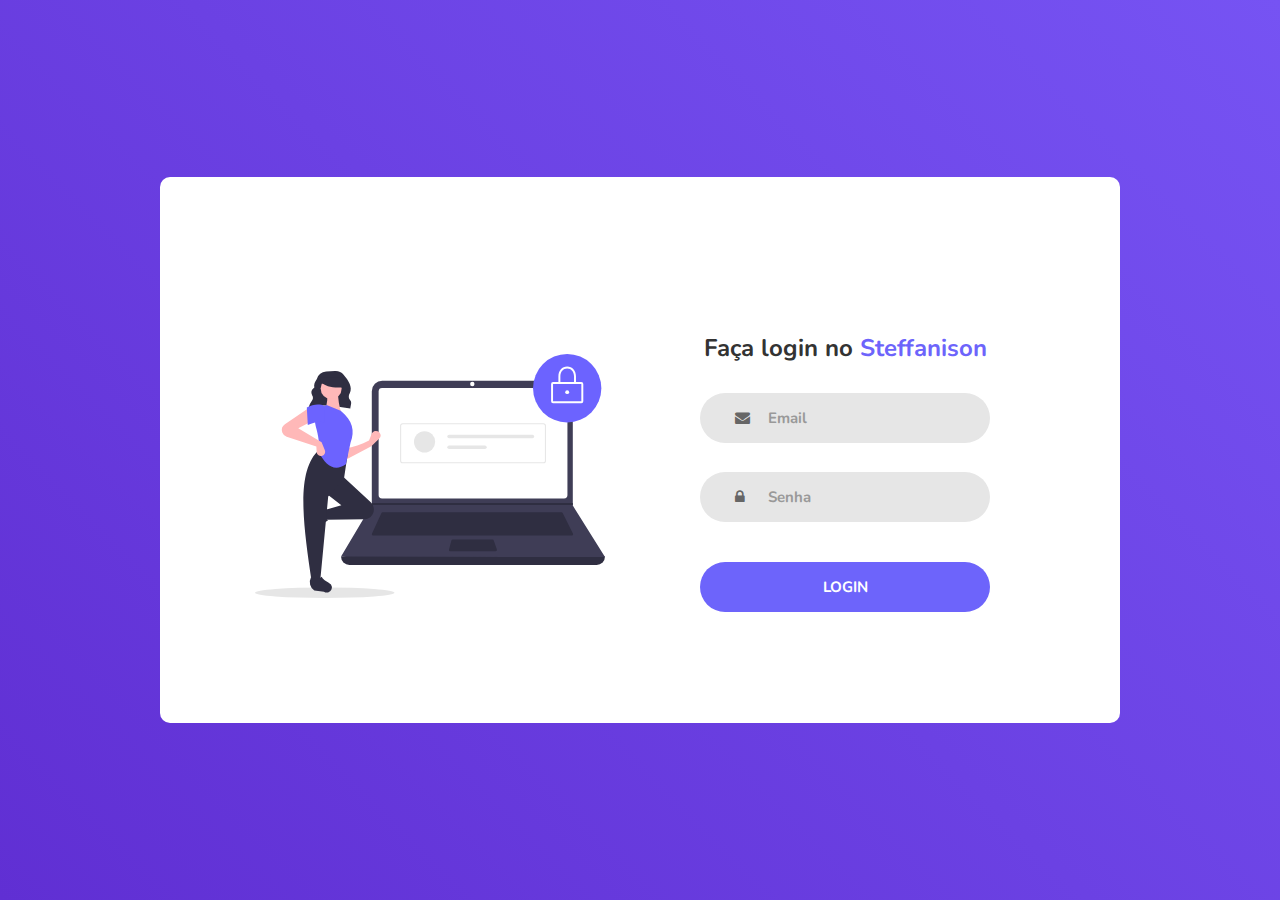
==== commit 3c50435e: "Update index.html" ====
--- a/index.html
+++ b/index.html
@@ -7,7 +7,7 @@
 	<meta charset="UTF-8">
 	<meta name="viewport" content="width=device-width, initial-scale=1">
 	<link rel="stylesheet" type="text/css" href="bootstrap/css/bootstrap.min.css">
-	<link rel="stylesheet" type="text/css" href="fonts2/font-awesome-4.7.0/css/font-awesome.min.css">
+	<link rel="stylesheet" type="text/css" href="fonts/font-awesome-4.7.0/css/font-awesome.min.css">
 	<link rel="stylesheet" type="text/css" href="animate/animate.css">
 	<link rel="stylesheet" type="text/css" href="css-hamburgers/hamburgers.min.css">
 	<link rel="stylesheet" type="text/css" href="select2/select2.min.css">
@@ -85,4 +85,4 @@
 
 </body>
 
-</html>+</html>
